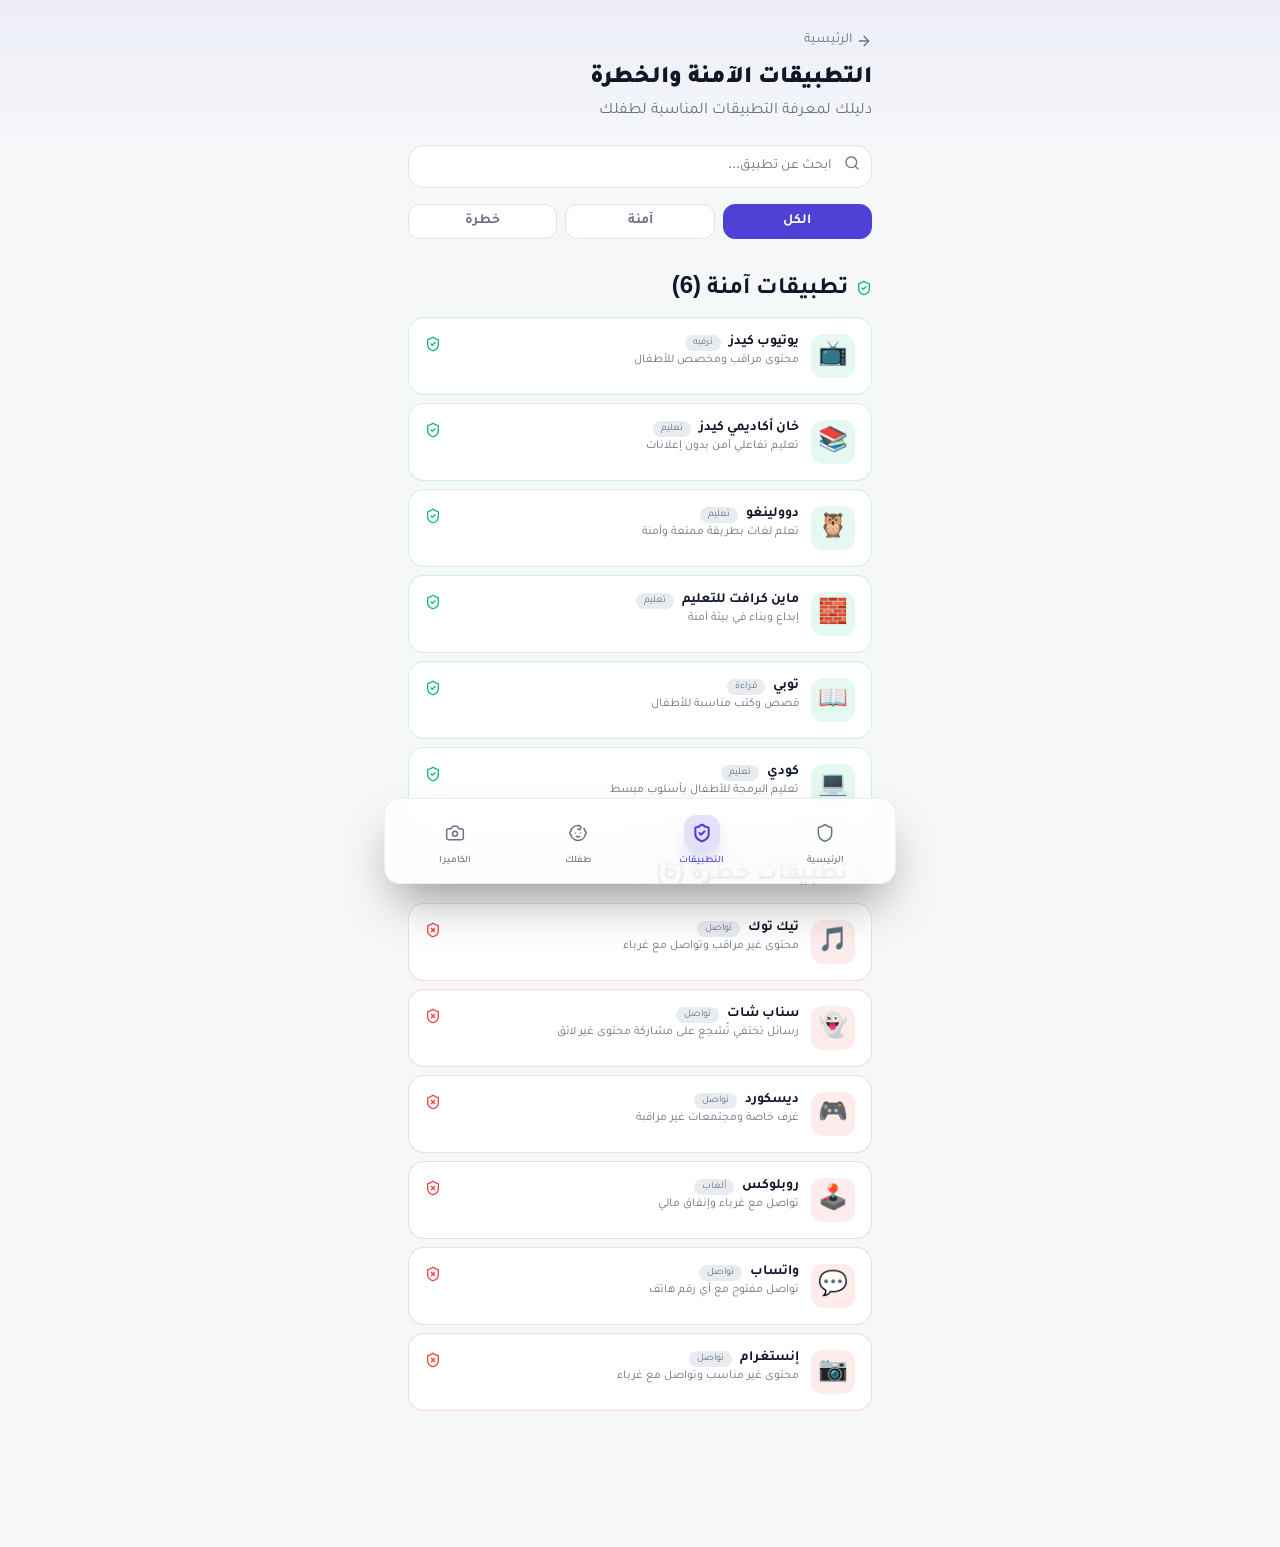
==== app-safety.html @ bef18209 "أمانك: موقع حماية الأطفال في العالم الرقمي — 4 صفحات، فيديو تعريفي بصوت عربي، معرض صور، ترجمة - الصف" ====
<!DOCTYPE html>
<html lang="ar" dir="rtl">
<head>
  <meta charset="UTF-8">
  <meta name="viewport" content="width=device-width, initial-scale=1.0">
  <title>التطبيقات الآمنة والخطرة | أمانك</title>
  <meta name="description" content="دليلك لمعرفة التطبيقات المناسبة لطفلك">
  <link rel="icon" type="image/svg+xml" href="data:image/svg+xml,%3Csvg xmlns='http://www.w3.org/2000/svg' viewBox='0 0 24 24' fill='none' stroke='%234F41D6' stroke-width='2' stroke-linecap='round' stroke-linejoin='round'%3E%3Cpath d='M20 13c0 5-3.5 7.5-7.66 8.95a1 1 0 0 1-.67-.01C7.5 20.5 4 18 4 13V6a1 1 0 0 1 1-1c2 0 4.5-1.2 6.24-2.72a1.17 1.17 0 0 1 1.52 0C14.51 3.81 17 5 19 5a1 1 0 0 1 1 1z'/%3E%3C/svg%3E">
  <link rel="stylesheet" href="css/style.css">
</head>
<body>

<div class="page-wrap">
  <main class="page-content">

    <!-- ===== الترويسة ===== -->
    <div class="page-header primary-grad">
      <div class="container">
        <a class="back-link" href="index.html">
          <svg xmlns="http://www.w3.org/2000/svg" width="16" height="16" viewBox="0 0 24 24" fill="none" stroke="currentColor" stroke-width="2" stroke-linecap="round" stroke-linejoin="round"><path d="M5 12h14"/><path d="m12 5 7 7-7 7"/></svg>
          الرئيسية
        </a>
        <div data-animate>
          <h1 class="page-title">التطبيقات الآمنة والخطرة</h1>
          <p class="page-subtitle">دليلك لمعرفة التطبيقات المناسبة لطفلك</p>
        </div>
      </div>
    </div>

    <div class="container" style="display:flex; flex-direction:column; gap:1rem; padding-bottom:2rem;">

      <!-- ===== البحث والفلاتر ===== -->
      <div class="search-wrap">
        <span class="search-icon">
          <svg xmlns="http://www.w3.org/2000/svg" width="16" height="16" viewBox="0 0 24 24" fill="none" stroke="currentColor" stroke-width="2" stroke-linecap="round" stroke-linejoin="round"><circle cx="11" cy="11" r="8"/><path d="m21 21-4.3-4.3"/></svg>
        </span>
        <input type="text" id="appSearch" class="search-input" placeholder="ابحث عن تطبيق..." aria-label="ابحث عن تطبيق">
      </div>

      <div class="filter-row">
        <button class="filter-btn active" data-filter="all">الكل</button>
        <button class="filter-btn" data-filter="safe">آمنة</button>
        <button class="filter-btn" data-filter="danger">خطرة</button>
      </div>

      <!-- 🖼️ صورة توضيحية جاهزة (اختياري): احذف علامات التعليق لعرضها فوق القوائم -->
      <!--
      <div style="border-radius:1rem; overflow:hidden; border:1px solid var(--border);">
        <img src="images/apps-illustration.png" alt="التطبيقات الآمنة والخطرة">
      </div>
      -->

      <!-- ===== التطبيقات الآمنة ===== -->
      <section class="section-row" id="safeSection">
        <div class="section-heading">
          <svg xmlns="http://www.w3.org/2000/svg" width="16" height="16" viewBox="0 0 24 24" fill="none" stroke="#10B981" stroke-width="2" stroke-linecap="round" stroke-linejoin="round"><path d="M20 13c0 5-3.5 7.5-7.66 8.95a1 1 0 0 1-.67-.01C7.5 20.5 4 18 4 13V6a1 1 0 0 1 1-1c2 0 4.5-1.2 6.24-2.72a1.17 1.17 0 0 1 1.52 0C14.51 3.81 17 5 19 5a1 1 0 0 1 1 1z"/><path d="m9 12 2 2 4-4"/></svg>
          <h2>تطبيقات آمنة (<span id="safeCount">6</span>)</h2>
        </div>
        <div class="app-list">

          <div class="app-card safe" data-app="يوتيوب كيدز youtube kids" data-type="safe">
            <div class="app-emoji">📺</div>
            <div class="app-info">
              <div class="app-name-row">
                <span class="app-name">يوتيوب كيدز</span>
                <span class="app-category">ترفيه</span>
              </div>
              <p class="app-desc">محتوى مراقب ومخصص للأطفال</p>
            </div>
            <span class="app-status safe">
              <svg xmlns="http://www.w3.org/2000/svg" width="16" height="16" viewBox="0 0 24 24" fill="none" stroke="currentColor" stroke-width="2" stroke-linecap="round" stroke-linejoin="round"><path d="M20 13c0 5-3.5 7.5-7.66 8.95a1 1 0 0 1-.67-.01C7.5 20.5 4 18 4 13V6a1 1 0 0 1 1-1c2 0 4.5-1.2 6.24-2.72a1.17 1.17 0 0 1 1.52 0C14.51 3.81 17 5 19 5a1 1 0 0 1 1 1z"/><path d="m9 12 2 2 4-4"/></svg>
            </span>
          </div>

          <div class="app-card safe" data-app="خان أكاديمي كيدز khan academy kids" data-type="safe">
            <div class="app-emoji">📚</div>
            <div class="app-info">
              <div class="app-name-row">
                <span class="app-name">خان أكاديمي كيدز</span>
                <span class="app-category">تعليم</span>
              </div>
              <p class="app-desc">تعليم تفاعلي آمن بدون إعلانات</p>
            </div>
            <span class="app-status safe">
              <svg xmlns="http://www.w3.org/2000/svg" width="16" height="16" viewBox="0 0 24 24" fill="none" stroke="currentColor" stroke-width="2" stroke-linecap="round" stroke-linejoin="round"><path d="M20 13c0 5-3.5 7.5-7.66 8.95a1 1 0 0 1-.67-.01C7.5 20.5 4 18 4 13V6a1 1 0 0 1 1-1c2 0 4.5-1.2 6.24-2.72a1.17 1.17 0 0 1 1.52 0C14.51 3.81 17 5 19 5a1 1 0 0 1 1 1z"/><path d="m9 12 2 2 4-4"/></svg>
            </span>
          </div>

          <div class="app-card safe" data-app="دوولينغو duolingo" data-type="safe">
            <div class="app-emoji">🦉</div>
            <div class="app-info">
              <div class="app-name-row">
                <span class="app-name">دوولينغو</span>
                <span class="app-category">تعليم</span>
              </div>
              <p class="app-desc">تعلم لغات بطريقة ممتعة وآمنة</p>
            </div>
            <span class="app-status safe">
              <svg xmlns="http://www.w3.org/2000/svg" width="16" height="16" viewBox="0 0 24 24" fill="none" stroke="currentColor" stroke-width="2" stroke-linecap="round" stroke-linejoin="round"><path d="M20 13c0 5-3.5 7.5-7.66 8.95a1 1 0 0 1-.67-.01C7.5 20.5 4 18 4 13V6a1 1 0 0 1 1-1c2 0 4.5-1.2 6.24-2.72a1.17 1.17 0 0 1 1.52 0C14.51 3.81 17 5 19 5a1 1 0 0 1 1 1z"/><path d="m9 12 2 2 4-4"/></svg>
            </span>
          </div>

          <div class="app-card safe" data-app="ماين كرافت للتعليم minecraft education" data-type="safe">
            <div class="app-emoji">🧱</div>
            <div class="app-info">
              <div class="app-name-row">
                <span class="app-name">ماين كرافت للتعليم</span>
                <span class="app-category">تعليم</span>
              </div>
              <p class="app-desc">إبداع وبناء في بيئة آمنة</p>
            </div>
            <span class="app-status safe">
              <svg xmlns="http://www.w3.org/2000/svg" width="16" height="16" viewBox="0 0 24 24" fill="none" stroke="currentColor" stroke-width="2" stroke-linecap="round" stroke-linejoin="round"><path d="M20 13c0 5-3.5 7.5-7.66 8.95a1 1 0 0 1-.67-.01C7.5 20.5 4 18 4 13V6a1 1 0 0 1 1-1c2 0 4.5-1.2 6.24-2.72a1.17 1.17 0 0 1 1.52 0C14.51 3.81 17 5 19 5a1 1 0 0 1 1 1z"/><path d="m9 12 2 2 4-4"/></svg>
            </span>
          </div>

          <div class="app-card safe" data-app="توبي tobi" data-type="safe">
            <div class="app-emoji">📖</div>
            <div class="app-info">
              <div class="app-name-row">
                <span class="app-name">توبي</span>
                <span class="app-category">قراءة</span>
              </div>
              <p class="app-desc">قصص وكتب مناسبة للأطفال</p>
            </div>
            <span class="app-status safe">
              <svg xmlns="http://www.w3.org/2000/svg" width="16" height="16" viewBox="0 0 24 24" fill="none" stroke="currentColor" stroke-width="2" stroke-linecap="round" stroke-linejoin="round"><path d="M20 13c0 5-3.5 7.5-7.66 8.95a1 1 0 0 1-.67-.01C7.5 20.5 4 18 4 13V6a1 1 0 0 1 1-1c2 0 4.5-1.2 6.24-2.72a1.17 1.17 0 0 1 1.52 0C14.51 3.81 17 5 19 5a1 1 0 0 1 1 1z"/><path d="m9 12 2 2 4-4"/></svg>
            </span>
          </div>

          <div class="app-card safe" data-app="كودي kodi" data-type="safe">
            <div class="app-emoji">💻</div>
            <div class="app-info">
              <div class="app-name-row">
                <span class="app-name">كودي</span>
                <span class="app-category">تعليم</span>
              </div>
              <p class="app-desc">تعليم البرمجة للأطفال بأسلوب مبسط</p>
            </div>
            <span class="app-status safe">
              <svg xmlns="http://www.w3.org/2000/svg" width="16" height="16" viewBox="0 0 24 24" fill="none" stroke="currentColor" stroke-width="2" stroke-linecap="round" stroke-linejoin="round"><path d="M20 13c0 5-3.5 7.5-7.66 8.95a1 1 0 0 1-.67-.01C7.5 20.5 4 18 4 13V6a1 1 0 0 1 1-1c2 0 4.5-1.2 6.24-2.72a1.17 1.17 0 0 1 1.52 0C14.51 3.81 17 5 19 5a1 1 0 0 1 1 1z"/><path d="m9 12 2 2 4-4"/></svg>
            </span>
          </div>

        </div>
      </section>

      <!-- ===== التطبيقات الخطرة ===== -->
      <section class="section-row" id="dangerSection">
        <div class="section-heading">
          <svg xmlns="http://www.w3.org/2000/svg" width="16" height="16" viewBox="0 0 24 24" fill="none" stroke="#EF4444" stroke-width="2" stroke-linecap="round" stroke-linejoin="round"><path d="M20 13c0 5-3.5 7.5-7.66 8.95a1 1 0 0 1-.67-.01C7.5 20.5 4 18 4 13V6a1 1 0 0 1 1-1c2 0 4.5-1.2 6.24-2.72a1.17 1.17 0 0 1 1.52 0C14.51 3.81 17 5 19 5a1 1 0 0 1 1 1z"/><path d="m14.5 9.5-5 5"/><path d="m9.5 9.5 5 5"/></svg>
          <h2>تطبيقات خطرة (<span id="dangerCount">6</span>)</h2>
        </div>
        <div class="app-list">

          <div class="app-card danger" data-app="تيك توك tiktok" data-type="danger">
            <div class="app-emoji">🎵</div>
            <div class="app-info">
              <div class="app-name-row">
                <span class="app-name">تيك توك</span>
                <span class="app-category">تواصل</span>
              </div>
              <p class="app-desc">محتوى غير مراقب وتواصل مع غرباء</p>
            </div>
            <span class="app-status danger">
              <svg xmlns="http://www.w3.org/2000/svg" width="16" height="16" viewBox="0 0 24 24" fill="none" stroke="currentColor" stroke-width="2" stroke-linecap="round" stroke-linejoin="round"><path d="M20 13c0 5-3.5 7.5-7.66 8.95a1 1 0 0 1-.67-.01C7.5 20.5 4 18 4 13V6a1 1 0 0 1 1-1c2 0 4.5-1.2 6.24-2.72a1.17 1.17 0 0 1 1.52 0C14.51 3.81 17 5 19 5a1 1 0 0 1 1 1z"/><path d="m14.5 9.5-5 5"/><path d="m9.5 9.5 5 5"/></svg>
            </span>
          </div>

          <div class="app-card danger" data-app="سناب شات snapchat" data-type="danger">
            <div class="app-emoji">👻</div>
            <div class="app-info">
              <div class="app-name-row">
                <span class="app-name">سناب شات</span>
                <span class="app-category">تواصل</span>
              </div>
              <p class="app-desc">رسائل تختفي تُشجع على مشاركة محتوى غير لائق</p>
            </div>
            <span class="app-status danger">
              <svg xmlns="http://www.w3.org/2000/svg" width="16" height="16" viewBox="0 0 24 24" fill="none" stroke="currentColor" stroke-width="2" stroke-linecap="round" stroke-linejoin="round"><path d="M20 13c0 5-3.5 7.5-7.66 8.95a1 1 0 0 1-.67-.01C7.5 20.5 4 18 4 13V6a1 1 0 0 1 1-1c2 0 4.5-1.2 6.24-2.72a1.17 1.17 0 0 1 1.52 0C14.51 3.81 17 5 19 5a1 1 0 0 1 1 1z"/><path d="m14.5 9.5-5 5"/><path d="m9.5 9.5 5 5"/></svg>
            </span>
          </div>

          <div class="app-card danger" data-app="ديسكورد discord" data-type="danger">
            <div class="app-emoji">🎮</div>
            <div class="app-info">
              <div class="app-name-row">
                <span class="app-name">ديسكورد</span>
                <span class="app-category">تواصل</span>
              </div>
              <p class="app-desc">غرف خاصة ومجتمعات غير مراقبة</p>
            </div>
            <span class="app-status danger">
              <svg xmlns="http://www.w3.org/2000/svg" width="16" height="16" viewBox="0 0 24 24" fill="none" stroke="currentColor" stroke-width="2" stroke-linecap="round" stroke-linejoin="round"><path d="M20 13c0 5-3.5 7.5-7.66 8.95a1 1 0 0 1-.67-.01C7.5 20.5 4 18 4 13V6a1 1 0 0 1 1-1c2 0 4.5-1.2 6.24-2.72a1.17 1.17 0 0 1 1.52 0C14.51 3.81 17 5 19 5a1 1 0 0 1 1 1z"/><path d="m14.5 9.5-5 5"/><path d="m9.5 9.5 5 5"/></svg>
            </span>
          </div>

          <div class="app-card danger" data-app="روبلوكس roblox" data-type="danger">
            <div class="app-emoji">🕹️</div>
            <div class="app-info">
              <div class="app-name-row">
                <span class="app-name">روبلوكس</span>
                <span class="app-category">ألعاب</span>
              </div>
              <p class="app-desc">تواصل مع غرباء وإنفاق مالي</p>
            </div>
            <span class="app-status danger">
              <svg xmlns="http://www.w3.org/2000/svg" width="16" height="16" viewBox="0 0 24 24" fill="none" stroke="currentColor" stroke-width="2" stroke-linecap="round" stroke-linejoin="round"><path d="M20 13c0 5-3.5 7.5-7.66 8.95a1 1 0 0 1-.67-.01C7.5 20.5 4 18 4 13V6a1 1 0 0 1 1-1c2 0 4.5-1.2 6.24-2.72a1.17 1.17 0 0 1 1.52 0C14.51 3.81 17 5 19 5a1 1 0 0 1 1 1z"/><path d="m14.5 9.5-5 5"/><path d="m9.5 9.5 5 5"/></svg>
            </span>
          </div>

          <div class="app-card danger" data-app="واتساب whatsapp" data-type="danger">
            <div class="app-emoji">💬</div>
            <div class="app-info">
              <div class="app-name-row">
                <span class="app-name">واتساب</span>
                <span class="app-category">تواصل</span>
              </div>
              <p class="app-desc">تواصل مفتوح مع أي رقم هاتف</p>
            </div>
            <span class="app-status danger">
              <svg xmlns="http://www.w3.org/2000/svg" width="16" height="16" viewBox="0 0 24 24" fill="none" stroke="currentColor" stroke-width="2" stroke-linecap="round" stroke-linejoin="round"><path d="M20 13c0 5-3.5 7.5-7.66 8.95a1 1 0 0 1-.67-.01C7.5 20.5 4 18 4 13V6a1 1 0 0 1 1-1c2 0 4.5-1.2 6.24-2.72a1.17 1.17 0 0 1 1.52 0C14.51 3.81 17 5 19 5a1 1 0 0 1 1 1z"/><path d="m14.5 9.5-5 5"/><path d="m9.5 9.5 5 5"/></svg>
            </span>
          </div>

          <div class="app-card danger" data-app="إنستغرام instagram" data-type="danger">
            <div class="app-emoji">📷</div>
            <div class="app-info">
              <div class="app-name-row">
                <span class="app-name">إنستغرام</span>
                <span class="app-category">تواصل</span>
              </div>
              <p class="app-desc">محتوى غير مناسب وتواصل مع غرباء</p>
            </div>
            <span class="app-status danger">
              <svg xmlns="http://www.w3.org/2000/svg" width="16" height="16" viewBox="0 0 24 24" fill="none" stroke="currentColor" stroke-width="2" stroke-linecap="round" stroke-linejoin="round"><path d="M20 13c0 5-3.5 7.5-7.66 8.95a1 1 0 0 1-.67-.01C7.5 20.5 4 18 4 13V6a1 1 0 0 1 1-1c2 0 4.5-1.2 6.24-2.72a1.17 1.17 0 0 1 1.52 0C14.51 3.81 17 5 19 5a1 1 0 0 1 1 1z"/><path d="m14.5 9.5-5 5"/><path d="m9.5 9.5 5 5"/></svg>
            </span>
          </div>

        </div>
      </section>

    </div>
  </main>

  <!-- ===== شريط التنقل السفلي ===== -->
  <nav class="bottom-nav" aria-label="التنقل الرئيسي">
    <div class="bottom-nav-inner">
      <div class="nav-pill">
        <div class="nav-items">
          <a class="nav-item" href="index.html">
            <span class="nav-icon">
              <svg xmlns="http://www.w3.org/2000/svg" width="20" height="20" viewBox="0 0 24 24" fill="none" stroke="currentColor" stroke-width="1.8" stroke-linecap="round" stroke-linejoin="round"><path d="M20 13c0 5-3.5 7.5-7.66 8.95a1 1 0 0 1-.67-.01C7.5 20.5 4 18 4 13V6a1 1 0 0 1 1-1c2 0 4.5-1.2 6.24-2.72a1.17 1.17 0 0 1 1.52 0C14.51 3.81 17 5 19 5a1 1 0 0 1 1 1z"/></svg>
            </span>
            <span class="nav-label">الرئيسية</span>
          </a>
          <a class="nav-item active" href="app-safety.html" aria-current="page">
            <span class="nav-icon">
              <svg xmlns="http://www.w3.org/2000/svg" width="20" height="20" viewBox="0 0 24 24" fill="none" stroke="currentColor" stroke-width="1.8" stroke-linecap="round" stroke-linejoin="round"><path d="M20 13c0 5-3.5 7.5-7.66 8.95a1 1 0 0 1-.67-.01C7.5 20.5 4 18 4 13V6a1 1 0 0 1 1-1c2 0 4.5-1.2 6.24-2.72a1.17 1.17 0 0 1 1.52 0C14.51 3.81 17 5 19 5a1 1 0 0 1 1 1z"/><path d="m9 12 2 2 4-4"/></svg>
            </span>
            <span class="nav-label">التطبيقات</span>
          </a>
          <a class="nav-item" href="child-monitor.html">
            <span class="nav-icon">
              <svg xmlns="http://www.w3.org/2000/svg" width="20" height="20" viewBox="0 0 24 24" fill="none" stroke="currentColor" stroke-width="1.8" stroke-linecap="round" stroke-linejoin="round"><path d="M9 12h.01"/><path d="M15 12h.01"/><path d="M10 16c.5.3 1.2.5 2 .5s1.5-.2 2-.5"/><path d="M19 6.3a9 9 0 0 1 1.8 3.9 2 2 0 0 1 0 3.6 9 9 0 0 1-17.6 0 2 2 0 0 1 0-3.6A9 9 0 0 1 12 3c2 0 3.5 1.1 3.5 2.5s-.9 2.5-2 2.5c-.8 0-1.5-.4-1.5-1"/></svg>
            </span>
            <span class="nav-label">طفلك</span>
          </a>
          <a class="nav-item" href="camera.html">
            <span class="nav-icon">
              <svg xmlns="http://www.w3.org/2000/svg" width="20" height="20" viewBox="0 0 24 24" fill="none" stroke="currentColor" stroke-width="1.8" stroke-linecap="round" stroke-linejoin="round"><path d="M14.5 4h-5L7 7H4a2 2 0 0 0-2 2v9a2 2 0 0 0 2 2h16a2 2 0 0 0 2-2V9a2 2 0 0 0-2-2h-3l-2.5-3z"/><circle cx="12" cy="13" r="3"/></svg>
            </span>
            <span class="nav-label">الكاميرا</span>
          </a>
        </div>
      </div>
    </div>
  </nav>
</div>

<script src="js/main.js"></script>
</body>
</html>
---- css/style.css ----
/* =========================================================
   أمانك — Safe Guard | ملف التصميم الرئيسي
   نسخة مطابقة من التصميم الأصلي (Tajawal + باستيل بنفسجي)
   ========================================================= */

/* ---------- الخطوط المحلية (تعمل بدون إنترنت) ---------- */
@font-face {
  font-family: 'Tajawal';
  font-style: normal;
  font-weight: 400;
  font-display: swap;
  src: url('../fonts/Tajawal-Regular.woff2') format('woff2');
}
@font-face {
  font-family: 'Tajawal';
  font-style: normal;
  font-weight: 500;
  font-display: swap;
  src: url('../fonts/Tajawal-Medium.woff2') format('woff2');
}
@font-face {
  font-family: 'Tajawal';
  font-style: normal;
  font-weight: 700;
  font-display: swap;
  src: url('../fonts/Tajawal-Bold.woff2') format('woff2');
}
@font-face {
  font-family: 'Tajawal';
  font-style: normal;
  font-weight: 800;
  font-display: swap;
  src: url('../fonts/Tajawal-ExtraBold.woff2') format('woff2');
}
@font-face {
  font-family: 'Tajawal';
  font-style: normal;
  font-weight: 900;
  font-display: swap;
  src: url('../fonts/Tajawal-Black.woff2') format('woff2');
}

/* ---------- متغيرات الهوية (مطابقة للأصل) ---------- */
:root {
  --background: #F5F7F9;          /* hsl(220 25% 97%) */
  --foreground: #0F1729;          /* hsl(222 47% 11%) */
  --card: #FFFFFF;
  --card-foreground: #0F1729;
  --primary: #4F41D6;             /* hsl(245 58% 51%) */
  --primary-foreground: #FFFFFF;
  --secondary: #E8ECF1;           /* hsl(220 20% 93%) */
  --muted: #ECF0F4;               /* hsl(220 15% 94%) */
  --muted-foreground: #6A7382;    /* hsl(220 10% 46%) */
  --accent: #0EA5E9;              /* hsl(199 89% 48%) */
  --accent-foreground: #FFFFFF;
  --border: #DFE3EA;              /* hsl(220 13% 89%) */
  --ring: #4F41D6;
  --radius: 0.75rem;

  /* ألوان الحالة */
  --emerald: #10B981;
  --emerald-bg: rgba(16, 185, 129, 0.1);
  --red: #EF4444;
  --red-bg: rgba(239, 68, 68, 0.1);
  --orange: #F97316;
  --orange-bg: rgba(249, 115, 22, 0.1);
  --dark: #1E293B;
}

/* ---------- الأساسيات ---------- */
* { box-sizing: border-box; margin: 0; padding: 0; }

html { scroll-behavior: smooth; }

body {
  font-family: 'Tajawal', 'Segoe UI', Tahoma, Arial, sans-serif;
  background: var(--background);
  color: var(--foreground);
  direction: rtl;
  min-height: 100vh;
  -webkit-font-smoothing: antialiased;
  text-rendering: optimizeLegibility;
}

a { color: inherit; text-decoration: none; }
button { font-family: inherit; cursor: pointer; border: none; background: none; }
input { font-family: inherit; }
img { max-width: 100%; display: block; }

/* ---------- الحاوية الرئيسية ---------- */
.page-wrap {
  min-height: 100vh;
  display: flex;
  flex-direction: column;
}
.page-content {
  flex: 1;
  padding-bottom: 6.5rem; /* مساحة للشريط السفلي */
}
.container {
  max-width: 32rem; /* max-w-lg */
  margin-inline: auto;
  padding-inline: 1.5rem;
}

/* ---------- شريط التنقل السفلي العائم ---------- */
.bottom-nav {
  position: fixed;
  bottom: 0;
  inset-inline: 0;
  z-index: 50;
}
.bottom-nav-inner {
  margin: 0 1rem 1rem;
  max-width: 32rem;
}
@media (min-width: 1024px) {
  .bottom-nav-inner { margin-inline: auto; }
}
.nav-pill {
  background: rgba(255, 255, 255, 0.85);
  backdrop-filter: blur(24px);
  -webkit-backdrop-filter: blur(24px);
  border: 1px solid rgba(223, 227, 234, 0.6);
  border-radius: 1rem;
  box-shadow: 0 25px 50px -12px rgba(0, 0, 0, 0.4);
}
.nav-items {
  display: flex;
  align-items: center;
  justify-content: space-around;
  padding: 0.5rem 0.5rem;
}
.nav-item {
  display: flex;
  flex-direction: column;
  align-items: center;
  gap: 0.25rem;
  padding: 0.5rem 1rem;
  border-radius: 0.75rem;
  flex: 1;
  color: var(--muted-foreground);
  transition: color 0.3s;
}
.nav-item:hover { color: var(--foreground); }
.nav-item .nav-icon {
  padding: 0.5rem;
  border-radius: 0.75rem;
  transition: all 0.3s;
  display: flex;
}
.nav-item .nav-label {
  font-size: 10px;
  font-weight: 500;
}
.nav-item.active { color: var(--primary); }
.nav-item.active .nav-icon {
  background: rgba(79, 65, 214, 0.15);
  box-shadow: 0 10px 15px -3px rgba(79, 65, 214, 0.2);
}
.nav-item.active .nav-icon svg { stroke-width: 2.5; }
.nav-item.active .nav-label { color: var(--primary); }

/* ---------- قسم البطل (الرئيسية) ---------- */
.hero {
  position: relative;
  overflow: hidden;
  padding: 3.5rem 1.5rem 2.5rem;
}
.hero::before {
  content: '';
  position: absolute;
  top: 0; right: 0;
  width: 18rem; height: 18rem;
  background: rgba(79, 65, 214, 0.08);
  border-radius: 9999px;
  filter: blur(64px);
  pointer-events: none;
}
.hero::after {
  content: '';
  position: absolute;
  bottom: 0; left: 0;
  width: 14rem; height: 14rem;
  background: rgba(14, 165, 233, 0.06);
  border-radius: 9999px;
  filter: blur(64px);
  pointer-events: none;
}
.hero-inner {
  position: relative;
  max-width: 32rem;
  margin-inline: auto;
  text-align: center;
}
.hero-icon {
  display: inline-flex;
  align-items: center;
  justify-content: center;
  width: 5rem; height: 5rem;
  border-radius: 1.5rem;
  background: rgba(79, 65, 214, 0.1);
  border: 1px solid rgba(79, 65, 214, 0.2);
  margin-bottom: 1.5rem;
  box-shadow: 0 25px 50px -12px rgba(79, 65, 214, 0.2);
  color: var(--primary);
}
.hero-title {
  font-size: 3rem;
  font-weight: 900;
  letter-spacing: -0.025em;
  margin-bottom: 0.75rem;
}
.hero-subtitle {
  color: var(--muted-foreground);
  font-size: 1rem;
  line-height: 1.625;
  max-width: 20rem;
  margin-inline: auto;
}

/* ---------- بطاقات الأقسام في الرئيسية ---------- */
.home-cards {
  display: flex;
  flex-direction: column;
  gap: 0.75rem;
  padding-bottom: 2rem;
}
.feature-card {
  display: block;
  border-radius: 1rem;
  padding: 1.25rem;
  border: 1px solid;
  transition: all 0.3s;
  position: relative;
  overflow: hidden;
}
.feature-card:hover {
  transform: scale(1.01);
  box-shadow: 0 20px 25px -5px rgba(0, 0, 0, 0.1), 0 8px 10px -6px rgba(0, 0, 0, 0.1);
}
.feature-card-inner {
  display: flex;
  align-items: center;
  gap: 1rem;
}
.feature-card.emerald {
  background: linear-gradient(to left, rgba(16, 185, 129, 0.2), rgba(16, 185, 129, 0.05));
  border-color: rgba(16, 185, 129, 0.2);
}
.feature-card.emerald:hover { box-shadow: 0 20px 25px -5px rgba(16,185,129,.15), 0 8px 10px -6px rgba(16,185,129,.1); }
.feature-card.primary {
  background: linear-gradient(to left, rgba(79, 65, 214, 0.2), rgba(79, 65, 214, 0.05));
  border-color: rgba(79, 65, 214, 0.2);
}
.feature-card.primary:hover { box-shadow: 0 20px 25px -5px rgba(79,65,214,.15), 0 8px 10px -6px rgba(79,65,214,.1); }
.feature-card.accent {
  background: linear-gradient(to left, rgba(14, 165, 233, 0.2), rgba(14, 165, 233, 0.05));
  border-color: rgba(14, 165, 233, 0.2);
}
.feature-card.accent:hover { box-shadow: 0 20px 25px -5px rgba(14,165,233,.15), 0 8px 10px -6px rgba(14,165,233,.1); }

.feature-icon {
  flex-shrink: 0;
  width: 3.5rem; height: 3.5rem;
  border-radius: 1rem;
  display: flex;
  align-items: center;
  justify-content: center;
  border: 1px solid;
}
.feature-card.emerald .feature-icon {
  background: rgba(16, 185, 129, 0.1);
  border-color: rgba(16, 185, 129, 0.2);
  color: var(--emerald);
}
.feature-card.primary .feature-icon {
  background: rgba(79, 65, 214, 0.1);
  border-color: rgba(79, 65, 214, 0.2);
  color: var(--primary);
}
.feature-card.accent .feature-icon {
  background: rgba(14, 165, 233, 0.1);
  border-color: rgba(14, 165, 233, 0.2);
  color: var(--accent);
}
.feature-text { flex: 1; min-width: 0; }
.feature-title {
  font-size: 1rem;
  font-weight: 700;
  margin-bottom: 0.125rem;
}
.feature-desc {
  font-size: 0.875rem;
  color: var(--muted-foreground);
}
.feature-arrow {
  opacity: 0.6;
  transition: opacity 0.3s;
}
.feature-card:hover .feature-arrow { opacity: 1; }
.feature-card.emerald .feature-arrow { color: var(--emerald); }
.feature-card.primary .feature-arrow { color: var(--primary); }
.feature-card.accent .feature-arrow { color: var(--accent); }

/* ---------- بطاقة الخصوصية ---------- */
.privacy-card {
  margin-top: 1rem;
  border-radius: 1rem;
  background: var(--card);
  border: 1px solid var(--border);
  padding: 1.25rem;
  display: flex;
  align-items: flex-start;
  gap: 0.75rem;
}
.privacy-icon {
  width: 2.5rem; height: 2.5rem;
  border-radius: 0.75rem;
  background: rgba(79, 65, 214, 0.1);
  border: 1px solid rgba(79, 65, 214, 0.2);
  display: flex;
  align-items: center;
  justify-content: center;
  flex-shrink: 0;
  color: var(--primary);
}
.privacy-title {
  font-weight: 700;
  font-size: 0.875rem;
  margin-bottom: 0.25rem;
}
.privacy-text {
  font-size: 0.75rem;
  color: var(--muted-foreground);
  line-height: 1.625;
}

/* ---------- ترويسة الصفحات الداخلية ---------- */
.page-header {
  position: relative;
  padding: 2rem 1.5rem 1.5rem;
}
.page-header.primary-grad { background: linear-gradient(to bottom, rgba(79,65,214,0.05), transparent); }
.page-header.accent-grad { background: linear-gradient(to bottom, rgba(14,165,233,0.05), transparent); }
.back-link {
  display: inline-flex;
  align-items: center;
  gap: 0.25rem;
  font-size: 0.875rem;
  color: var(--muted-foreground);
  margin-bottom: 1rem;
  transition: color 0.2s;
}
.back-link:hover { color: var(--foreground); }
.page-title {
  font-size: 1.5rem;
  font-weight: 900;
  margin-bottom: 0.5rem;
}
.page-subtitle {
  color: var(--muted-foreground);
}

/* ---------- البحث والفلاتر (صفحة التطبيقات) ---------- */
.search-wrap { position: relative; }
.search-icon {
  position: absolute;
  right: 0.75rem;
  top: 50%;
  transform: translateY(-50%);
  color: var(--muted-foreground);
  pointer-events: none;
}
.search-input {
  width: 100%;
  background: var(--card);
  border: 1px solid var(--border);
  border-radius: 1rem;
  padding: 0.75rem 2.5rem 0.75rem 1rem;
  font-size: 0.875rem;
  color: var(--foreground);
  outline: none;
  transition: box-shadow 0.2s;
}
.search-input::placeholder { color: var(--muted-foreground); }
.search-input:focus { box-shadow: 0 0 0 4px rgba(79, 65, 214, 0.3); }

.filter-row {
  display: flex;
  gap: 0.5rem;
}
.filter-btn {
  flex: 1;
  padding: 0.5rem;
  border-radius: 0.75rem;
  font-size: 0.875rem;
  font-weight: 700;
  transition: all 0.2s;
  background: var(--card);
  border: 1px solid var(--border);
  color: var(--muted-foreground);
}
.filter-btn.active {
  background: var(--primary);
  color: var(--primary-foreground);
  border-color: var(--primary);
}

/* ---------- قوائم التطبيقات ---------- */
.section-row { margin-top: 1rem; }
.section-heading {
  display: flex;
  align-items: center;
  gap: 0.5rem;
  margin-bottom: 0.75rem;
  font-weight: 700;
}
.app-list {
  display: flex;
  flex-direction: column;
  gap: 0.5rem;
}
.app-card {
  background: var(--card);
  border: 1px solid;
  border-radius: 1rem;
  padding: 1rem;
  display: flex;
  align-items: flex-start;
  gap: 0.75rem;
}
.app-card.safe { border-color: rgba(16, 185, 129, 0.2); }
.app-card.danger { border-color: rgba(239, 68, 68, 0.2); }
.app-emoji {
  width: 2.75rem; height: 2.75rem;
  border-radius: 0.75rem;
  display: flex;
  align-items: center;
  justify-content: center;
  font-size: 1.5rem;
  flex-shrink: 0;
}
.app-card.safe .app-emoji { background: rgba(16, 185, 129, 0.1); }
.app-card.danger .app-emoji { background: rgba(239, 68, 68, 0.1); }
.app-info { flex: 1; min-width: 0; }
.app-name-row {
  display: flex;
  align-items: center;
  gap: 0.5rem;
  margin-bottom: 0.125rem;
  flex-wrap: wrap;
}
.app-name {
  font-weight: 700;
  font-size: 0.875rem;
}
.app-category {
  font-size: 10px;
  background: var(--secondary);
  color: var(--muted-foreground);
  padding: 0.125rem 0.5rem;
  border-radius: 9999px;
}
.app-desc {
  font-size: 0.75rem;
  color: var(--muted-foreground);
}
.app-status {
  flex-shrink: 0;
  margin-top: 0.125rem;
}
.app-status.safe { color: var(--emerald); }
.app-status.danger { color: var(--red); }

/* ---------- بطاقة ربط الأجهزة (صفحة طفلك) ---------- */
.link-card {
  background: linear-gradient(to bottom-left, rgba(79,65,214,0.05), rgba(14,165,233,0.05));
  border: 1px solid rgba(79, 65, 214, 0.2);
  border-radius: 1rem;
  padding: 1.25rem;
}
.link-card-header {
  display: flex;
  align-items: center;
  gap: 0.75rem;
  margin-bottom: 1rem;
}
.link-card-icon {
  width: 2.75rem; height: 2.75rem;
  border-radius: 1rem;
  background: rgba(79, 65, 214, 0.1);
  display: flex;
  align-items: center;
  justify-content: center;
  color: var(--primary);
}
.link-card-title { font-weight: 700; }
.link-card-sub { font-size: 0.75rem; color: var(--muted-foreground); }
.tab-row {
  display: flex;
  gap: 0.5rem;
  margin-bottom: 1rem;
}
.tab-btn {
  flex: 1;
  display: flex;
  align-items: center;
  justify-content: center;
  gap: 0.375rem;
  padding: 0.5rem;
  border-radius: 0.75rem;
  font-size: 0.75rem;
  font-weight: 700;
  transition: all 0.2s;
  background: var(--card);
  border: 1px solid var(--border);
  color: var(--muted-foreground);
}
.tab-btn.active {
  background: var(--primary);
  color: #fff;
  border-color: var(--primary);
}
.link-info {
  background: var(--card);
  border-radius: 0.75rem;
  padding: 0.75rem;
  font-size: 0.875rem;
  color: var(--muted-foreground);
  line-height: 1.625;
  margin-bottom: 0.75rem;
}
.link-form {
  display: flex;
  gap: 0.5rem;
}
.phone-input {
  flex: 1;
  height: 2.25rem;
  border: 1px solid var(--border);
  border-radius: 0.75rem;
  padding: 0 0.75rem;
  font-size: 0.875rem;
  background: transparent;
  outline: none;
  direction: ltr;
  text-align: right;
  transition: box-shadow 0.2s;
}
.phone-input:focus { box-shadow: 0 0 0 4px rgba(79, 65, 214, 0.3); }
.phone-input::placeholder { color: var(--muted-foreground); }
.btn-link {
  background: var(--primary);
  color: #fff;
  height: 2.25rem;
  padding: 0 1.25rem;
  border-radius: 0.75rem;
  font-size: 0.875rem;
  font-weight: 500;
  transition: background 0.2s;
}
.btn-link:disabled { opacity: 0.5; cursor: not-allowed; }
.btn-link:not(:disabled):hover { background: #4438bd; }

/* ---------- بطاقة حالة المراقبة ---------- */
.status-card {
  background: var(--card);
  border: 1px solid var(--border);
  border-radius: 1rem;
  padding: 1.25rem;
}
.status-header {
  display: flex;
  align-items: center;
  justify-content: space-between;
  margin-bottom: 1rem;
}
.status-id {
  display: flex;
  align-items: center;
  gap: 0.75rem;
}
.status-icon {
  width: 3rem; height: 3rem;
  border-radius: 1rem;
  display: flex;
  align-items: center;
  justify-content: center;
  background: var(--emerald-bg);
  color: var(--emerald);
}
.status-title { font-weight: 700; }
.status-live {
  display: flex;
  align-items: center;
  gap: 0.375rem;
  margin-top: 0.125rem;
}
.pulse-dot {
  width: 0.5rem; height: 0.5rem;
  border-radius: 9999px;
  background: var(--emerald);
  animation: pulse 2s cubic-bezier(0.4, 0, 0.6, 1) infinite;
}
@keyframes pulse {
  0%, 100% { opacity: 1; }
  50% { opacity: 0.4; }
}
.status-live-text {
  font-size: 0.75rem;
  font-weight: 500;
  color: var(--emerald);
}
.btn-stop {
  display: inline-flex;
  align-items: center;
  gap: 0.375rem;
  border: 1px solid var(--border);
  background: transparent;
  height: 2rem;
  padding: 0 0.75rem;
  border-radius: 0.75rem;
  font-size: 0.75rem;
  font-weight: 500;
  transition: all 0.2s;
}
.btn-stop:hover { background: var(--accent); color: #fff; }

.stats-grid {
  display: grid;
  grid-template-columns: repeat(3, 1fr);
  gap: 0.75rem;
}
.stat-box {
  background: rgba(232, 236, 241, 0.5);
  border-radius: 0.75rem;
  padding: 0.75rem;
  text-align: center;
}
.stat-box svg { margin: 0 auto 0.25rem; }
.stat-value {
  font-size: 1.125rem;
  font-weight: 700;
}
.stat-label {
  font-size: 10px;
  color: var(--muted-foreground);
}

/* ---------- زر تنبيه تجريبي ---------- */
.btn-dashed {
  width: 100%;
  height: 3rem;
  border: 2px dashed var(--border);
  border-radius: 0.75rem;
  display: flex;
  align-items: center;
  justify-content: center;
  gap: 0.5rem;
  color: var(--foreground);
  font-size: 0.875rem;
  font-weight: 500;
  transition: all 0.2s;
  background: transparent;
}
.btn-dashed:hover { background: var(--muted); }

/* ---------- التنبيهات ---------- */
.alerts-heading {
  font-weight: 700;
  margin: 0.25rem 0 0.75rem;
  display: flex;
  align-items: center;
  gap: 0.5rem;
}
.alerts-heading.muted-h { color: var(--muted-foreground); font-size: 0.875rem; }
.alert-list {
  display: flex;
  flex-direction: column;
  gap: 0.75rem;
}
.alert-card {
  background: var(--card);
  border: 1px solid var(--border);
  border-radius: 1rem;
  padding: 1rem;
  transition: all 0.2s;
}
.alert-card:hover { box-shadow: 0 4px 6px -1px rgba(0,0,0,.1), 0 2px 4px -2px rgba(0,0,0,.1); }
.alert-card.resolved { opacity: 0.6; }
.alert-inner {
  display: flex;
  align-items: flex-start;
  gap: 0.75rem;
}
.alert-icon {
  width: 2.5rem; height: 2.5rem;
  border-radius: 0.75rem;
  display: flex;
  align-items: center;
  justify-content: center;
  flex-shrink: 0;
}
.alert-icon.red { background: var(--red-bg); color: var(--red); }
.alert-icon.orange { background: var(--orange-bg); color: var(--orange); }
.alert-icon.blue { background: rgba(14,165,233,0.1); color: var(--accent); }
.alert-body { flex: 1; min-width: 0; }
.alert-name-row {
  display: flex;
  align-items: center;
  gap: 0.5rem;
  margin-bottom: 0.25rem;
  flex-wrap: wrap;
}
.alert-name { font-weight: 700; font-size: 0.875rem; }
.badge {
  display: inline-flex;
  align-items: center;
  font-size: 10px;
  font-weight: 600;
  padding: 0.125rem 0.5rem;
  border-radius: 0.375rem;
  border: 1px solid;
}
.badge.red { background: var(--red-bg); color: #DC2626; border-color: rgba(239,68,68,0.2); }
.badge.emerald { background: var(--emerald-bg); color: #059669; border-color: rgba(16,185,129,0.2); }
.badge.orange { background: var(--orange-bg); color: #EA580C; border-color: rgba(249,115,22,0.2); }
.alert-desc {
  font-size: 0.875rem;
  color: var(--muted-foreground);
  line-height: 1.625;
}
.alert-footer {
  display: flex;
  align-items: center;
  justify-content: space-between;
  margin-top: 0.75rem;
}
.alert-time { font-size: 11px; color: var(--muted-foreground); }
.btn-resolve {
  display: inline-flex;
  align-items: center;
  gap: 0.375rem;
  border-radius: 0.375rem;
  padding: 0 0.75rem;
  height: 1.75rem;
  font-size: 0.75rem;
  font-weight: 500;
  color: #059669;
  transition: all 0.2s;
}
.btn-resolve:hover { background: var(--emerald-bg); }

/* ---------- المميزات القادمة ---------- */
.upcoming-grid {
  display: grid;
  grid-template-columns: repeat(2, 1fr);
  gap: 0.75rem;
}
.upcoming-card {
  background: var(--card);
  border: 1px solid var(--border);
  border-radius: 1rem;
  padding: 1rem;
  position: relative;
  overflow: hidden;
}
.upcoming-icon {
  width: 2.25rem; height: 2.25rem;
  border-radius: 0.75rem;
  display: flex;
  align-items: center;
  justify-content: center;
  margin-bottom: 0.75rem;
}
.upcoming-icon.orange { background: var(--orange-bg); color: var(--orange); }
.upcoming-icon.primary { background: rgba(79,65,214,0.1); color: var(--primary); }
.upcoming-icon.red { background: var(--red-bg); color: var(--red); }
.upcoming-icon.blue { background: rgba(14,165,233,0.1); color: var(--accent); }
.upcoming-icon.emerald { background: var(--emerald-bg); color: var(--emerald); }
.upcoming-icon.muted { background: var(--muted); color: var(--muted-foreground); }
.upcoming-title {
  font-weight: 700;
  font-size: 0.875rem;
  margin-bottom: 0.125rem;
}
.upcoming-desc {
  font-size: 11px;
  color: var(--muted-foreground);
  line-height: 1.625;
}
.soon-badge {
  position: absolute;
  top: 0.75rem;
  left: 0.75rem;
  font-size: 9px;
  font-weight: 700;
  background: rgba(79, 65, 214, 0.1);
  color: var(--primary);
  padding: 0.125rem 0.5rem;
  border-radius: 9999px;
}

/* ---------- صفحة الكاميرا ---------- */
.camera-view {
  position: relative;
  border-radius: 1rem;
  overflow: hidden;
  background: #0B1120;
  aspect-ratio: 16 / 9;
  min-height: 220px;
}
.camera-placeholder {
  width: 100%; height: 100%;
  display: flex;
  flex-direction: column;
  align-items: center;
  justify-content: center;
  color: rgba(255, 255, 255, 0.6);
}
.camera-placeholder svg { opacity: 0.3; margin-bottom: 1rem; }
.camera-placeholder p { font-size: 0.875rem; }
.camera-live {
  position: absolute;
  inset: 0;
  display: none;
  flex-direction: column;
}
.camera-view.live .camera-live { display: flex; }
.camera-view.live .camera-placeholder { display: none; }
.live-simulation {
  flex: 1;
  background:
    radial-gradient(circle at 30% 40%, rgba(79,65,214,0.35), transparent 50%),
    radial-gradient(circle at 70% 60%, rgba(14,165,233,0.25), transparent 50%),
    linear-gradient(135deg, #16213E 0%, #0F1729 100%);
  position: relative;
  overflow: hidden;
}
.live-simulation::after {
  content: '';
  position: absolute;
  inset: 0;
  background: repeating-linear-gradient(
    0deg,
    rgba(255,255,255,0.02) 0px,
    rgba(255,255,255,0.02) 1px,
    transparent 1px,
    transparent 3px
  );
  animation: scan 6s linear infinite;
}
@keyframes scan {
  0% { transform: translateY(0); }
  100% { transform: translateY(3px); }
}
.live-badge {
  position: absolute;
  top: 0.75rem;
  right: 0.75rem;
  display: flex;
  align-items: center;
  gap: 0.375rem;
  background: rgba(239, 68, 68, 0.9);
  color: #fff;
  font-size: 10px;
  font-weight: 700;
  padding: 0.25rem 0.625rem;
  border-radius: 9999px;
  z-index: 2;
}
.live-badge .dot {
  width: 0.375rem; height: 0.375rem;
  border-radius: 9999px;
  background: #fff;
  animation: pulse 1.5s infinite;
}
.live-time {
  position: absolute;
  bottom: 0.75rem;
  left: 0.75rem;
  direction: ltr;
  background: rgba(0, 0, 0, 0.5);
  color: #fff;
  font-size: 11px;
  font-weight: 500;
  padding: 0.25rem 0.625rem;
  border-radius: 0.5rem;
  font-variant-numeric: tabular-nums;
  z-index: 2;
}
.camera-controls {
  background: var(--card);
  border: 1px solid var(--border);
  border-radius: 1rem;
  padding: 1.25rem;
}
.controls-row {
  display: flex;
  align-items: center;
  justify-content: center;
  gap: 1rem;
}
.ctrl-btn {
  display: flex;
  align-items: center;
  justify-content: center;
  border-radius: 9999px;
  transition: all 0.3s;
}
.ctrl-btn:active { transform: scale(0.9); }
.ctrl-btn.main {
  width: 4rem; height: 4rem;
  background: var(--primary);
  color: #fff;
  box-shadow: 0 10px 15px -3px rgba(79,65,214,0.3);
}
.ctrl-btn.main.active { background: var(--red); box-shadow: 0 10px 15px -3px rgba(239,68,68,0.3); }
.ctrl-btn.sec {
  width: 3.5rem; height: 3.5rem;
  background: var(--muted);
  color: var(--muted-foreground);
  cursor: not-allowed;
}
.ctrl-btn.sec.enabled {
  background: rgba(79, 65, 214, 0.12);
  color: var(--primary);
  cursor: pointer;
}
.ctrl-btn.sec.on {
  background: var(--emerald);
  color: #fff;
  cursor: pointer;
}
.controls-labels {
  display: flex;
  justify-content: center;
  gap: 2rem;
  margin-top: 1rem;
  font-size: 0.75rem;
  color: var(--muted-foreground);
}
.controls-labels span { width: 4rem; text-align: center; }
.controls-labels span + span { width: 3.5rem; }

/* ---------- قسم كيفية الاستخدام ---------- */
.howto-card {
  background: var(--card);
  border: 1px solid var(--border);
  border-radius: 1rem;
  padding: 1.25rem;
}
.howto-title { font-weight: 700; margin-bottom: 0.75rem; }
.howto-list {
  display: flex;
  flex-direction: column;
  gap: 0.625rem;
}
.howto-item {
  display: flex;
  align-items: flex-start;
  gap: 0.5rem;
}
.howto-num {
  width: 1.25rem; height: 1.25rem;
  border-radius: 9999px;
  background: rgba(79, 65, 214, 0.1);
  display: flex;
  align-items: center;
  justify-content: center;
  flex-shrink: 0;
  margin-top: 0.125rem;
}
.howto-num span {
  font-size: 10px;
  font-weight: 700;
  color: var(--primary);
}
.howto-text {
  font-size: 0.875rem;
  color: var(--muted-foreground);
}

/* ---------- قسم الفيديو (إضافة خاصة) ---------- */
.video-card {
  background: var(--card);
  border: 1px solid var(--border);
  border-radius: 1rem;
  padding: 1.25rem;
}
.video-head {
  display: flex;
  align-items: center;
  gap: 0.75rem;
  margin-bottom: 1rem;
}
.video-head-icon {
  width: 2.75rem; height: 2.75rem;
  border-radius: 1rem;
  background: var(--red-bg);
  color: var(--red);
  display: flex;
  align-items: center;
  justify-content: center;
  flex-shrink: 0;
}
.video-thumb {
  position: relative;
  border-radius: 0.75rem;
  overflow: hidden;
  cursor: pointer;
  display: block;
}
.video-thumb img {
  width: 100%;
  aspect-ratio: 16 / 9;
  object-fit: cover;
}
.video-thumb .play-overlay {
  position: absolute;
  inset: 0;
  display: flex;
  align-items: center;
  justify-content: center;
  background: rgba(15, 23, 41, 0.25);
  transition: background 0.3s;
}
.video-thumb:hover .play-overlay { background: rgba(15, 23, 41, 0.4); }
.play-circle {
  width: 3.5rem; height: 3.5rem;
  border-radius: 9999px;
  background: rgba(239, 68, 68, 0.95);
  display: flex;
  align-items: center;
  justify-content: center;
  color: #fff;
  box-shadow: 0 10px 15px -3px rgba(0,0,0,0.3);
  transition: transform 0.2s;
}
.video-thumb:hover .play-circle { transform: scale(1.08); }
.video-row {
  display: flex;
  gap: 1rem;
  margin-top: 1rem;
  align-items: stretch;
}
.qr-box {
  flex-shrink: 0;
  width: 8.5rem;
  border: 1px solid var(--border);
  border-radius: 0.75rem;
  padding: 0.5rem;
  text-align: center;
  background: #fff;
}
.qr-box img {
  width: 100%;
  border-radius: 0.375rem;
}
.qr-label {
  font-size: 10px;
  color: var(--muted-foreground);
  margin-top: 0.375rem;
  line-height: 1.4;
}
.video-actions { flex: 1; display: flex; flex-direction: column; justify-content: center; gap: 0.5rem; }
.btn-watch {
  display: inline-flex;
  align-items: center;
  justify-content: center;
  gap: 0.5rem;
  background: var(--primary);
  color: #fff;
  border-radius: 0.75rem;
  padding: 0.625rem 1rem;
  font-size: 0.875rem;
  font-weight: 700;
  transition: background 0.2s;
}
.btn-watch:hover { background: #4438bd; }
.video-note {
  font-size: 0.75rem;
  color: var(--muted-foreground);
  line-height: 1.6;
}

/* ---------- الأيقونات ---------- */
.icon { flex-shrink: 0; }

/* ---------- حركات الظهور ---------- */
.fade-up {
  opacity: 0;
  transform: translateY(12px);
  animation: fadeUp 0.5s ease-out forwards;
}
@keyframes fadeUp {
  to { opacity: 1; transform: translateY(0); }
}

/* ---------- استجابة الشاشات ---------- */
@media (max-width: 480px) {
  .hero-title { font-size: 2.5rem; }
  .video-row { flex-direction: column; }
  .qr-box { width: 100%; max-width: 10rem; margin-inline: auto; }
  .video-actions { align-items: stretch; }
}

/* ---------- إمكانية الوصول ---------- */
:focus-visible {
  outline: 2px solid var(--primary);
  outline-offset: 2px;
}
.sr-only {
  position: absolute;
  width: 1px; height: 1px;
  padding: 0; margin: -1px;
  overflow: hidden;
  clip: rect(0, 0, 0, 0);
  white-space: nowrap;
  border: 0;
}

/* =========================================================
   مشغل الفيديو الحقيقي + الخيارات
   ========================================================= */
.player-wrap {
  position: relative;
  border-radius: 0.75rem;
  overflow: hidden;
  background: #0b0a1a;
  box-shadow: 0 10px 30px -12px rgba(79, 65, 214, 0.45);
}
.main-player {
  width: 100%;
  aspect-ratio: 16 / 9;
  display: block;
  background: #0b0a1a;
  outline: none;
}
.player-big-play {
  position: absolute;
  inset: 0;
  width: 100%;
  border: none;
  cursor: pointer;
  background: rgba(11, 10, 26, 0.28);
  display: flex;
  align-items: center;
  justify-content: center;
  transition: background 0.25s;
}
.player-big-play::before {
  content: '';
  width: 4.25rem; height: 4.25rem;
  border-radius: 9999px;
  background: var(--primary);
  display: flex;
  align-items: center;
  justify-content: center;
  box-shadow: 0 12px 25px -6px rgba(79, 65, 214, 0.65), 0 0 0 10px rgba(255,255,255,0.12);
  transition: transform 0.2s, background 0.2s;
}
.player-big-play svg {
  position: relative;
  z-index: 1;
  color: #fff;
  filter: drop-shadow(0 2px 4px rgba(0,0,0,0.3));
  transition: transform 0.2s;
}
.player-big-play:hover { background: rgba(11, 10, 26, 0.42); }
.player-big-play:hover::before { transform: scale(1.07); background: #4438bd; }
.player-big-play.hidden { display: none; }
.player-brand-badge {
  position: absolute;
  top: 0.75rem;
  inset-inline-start: 0.75rem;
  background: rgba(11, 10, 26, 0.62);
  color: #fff;
  font-size: 0.7rem;
  font-weight: 700;
  padding: 0.3rem 0.7rem;
  border-radius: 9999px;
  backdrop-filter: blur(6px);
  pointer-events: none;
  display: none;
}
.player-subs {
  position: absolute;
  inset-inline: 1rem;
  bottom: 4.25rem;
  text-align: center;
  pointer-events: none;
  z-index: 2;
}
.player-subs span {
  display: inline-block;
  background: rgba(11, 10, 26, 0.78);
  color: #fff;
  font-size: clamp(0.8rem, 2.6vw, 1.05rem);
  font-weight: 500;
  line-height: 1.7;
  padding: 0.45rem 0.9rem;
  border-radius: 0.5rem;
  max-width: 92%;
  backdrop-filter: blur(4px);
}

/* شريط الخيارات */
.player-options {
  display: grid;
  grid-template-columns: repeat(auto-fit, minmax(11rem, 1fr));
  gap: 0.6rem;
  margin-top: 0.9rem;
}
.opt-group {
  border: 1px solid var(--border);
  border-radius: 0.75rem;
  padding: 0.55rem 0.65rem;
  background: var(--secondary);
  display: flex;
  flex-direction: column;
  gap: 0.45rem;
}
.opt-label {
  font-size: 0.68rem;
  font-weight: 700;
  color: var(--muted-foreground);
  display: inline-flex;
  align-items: center;
  gap: 0.3rem;
}
.opt-buttons {
  display: flex;
  flex-wrap: wrap;
  gap: 0.35rem;
}
.opt-btn,
.opt-anchor {
  border: 1px solid var(--border);
  background: #fff;
  color: var(--foreground);
  font-size: 0.72rem;
  font-weight: 700;
  padding: 0.38rem 0.6rem;
  border-radius: 0.5rem;
  cursor: pointer;
  transition: all 0.18s;
  text-decoration: none;
  display: inline-flex;
  align-items: center;
  line-height: 1.4;
}
.opt-btn:hover { border-color: var(--primary); color: var(--primary); }
.opt-btn.active {
  background: var(--primary);
  border-color: var(--primary);
  color: #fff;
}
.opt-anchor {
  background: var(--emerald-bg, #ecfdf5);
  border-color: #a7f3d0;
  color: #047857;
}
.opt-anchor:hover { background: #d1fae5; color: #065f46; }
.video-dur {
  margin-inline-start: auto;
  align-self: flex-start;
  white-space: nowrap;
}

/* =========================================================
   معرض الصور + العارض المكبر
   ========================================================= */
.gallery-card {
  background: var(--card);
  border: 1px solid var(--border);
  border-radius: 1rem;
  padding: 1.25rem;
}
.gallery-icon {
  background: var(--blue-bg, #eff6ff);
  color: var(--blue, #0EA5E9);
}
.gallery-grid {
  display: grid;
  grid-template-columns: repeat(2, 1fr);
  gap: 0.75rem;
}
.gallery-item {
  position: relative;
  border-radius: 0.75rem;
  overflow: hidden;
  cursor: zoom-in;
  margin: 0;
  border: 1px solid var(--border);
  background: var(--secondary);
}
.gallery-item img {
  width: 100%;
  aspect-ratio: 16 / 10;
  object-fit: cover;
  display: block;
  transition: transform 0.35s ease;
}
.gallery-item:hover img { transform: scale(1.05); }
.gallery-item figcaption {
  position: absolute;
  inset-inline: 0;
  bottom: 0;
  background: linear-gradient(to top, rgba(15, 10, 45, 0.85), transparent);
  color: #fff;
  font-size: 0.75rem;
  font-weight: 700;
  padding: 1.1rem 0.75rem 0.5rem;
  text-align: start;
}

/* العارض المكبر (Lightbox) */
.lightbox {
  position: fixed;
  inset: 0;
  z-index: 1000;
  background: rgba(10, 8, 28, 0.92);
  display: flex;
  align-items: center;
  justify-content: center;
  flex-direction: column;
  gap: 1rem;
  padding: 1.5rem;
  opacity: 0;
  pointer-events: none;
  transition: opacity 0.25s;
}
.lightbox.open { opacity: 1; pointer-events: auto; }
.lightbox-img {
  max-width: min(92vw, 900px);
  max-height: 74vh;
  border-radius: 0.75rem;
  box-shadow: 0 25px 60px -15px rgba(0, 0, 0, 0.6);
  object-fit: contain;
}
.lightbox-caption {
  color: #e2e8f0;
  font-size: 0.95rem;
  font-weight: 700;
  text-align: center;
}
.lightbox-close,
.lightbox-nav {
  position: absolute;
  border: none;
  cursor: pointer;
  background: rgba(255, 255, 255, 0.12);
  color: #fff;
  border-radius: 9999px;
  display: flex;
  align-items: center;
  justify-content: center;
  transition: background 0.2s, transform 0.2s;
  backdrop-filter: blur(6px);
}
.lightbox-close:hover,
.lightbox-nav:hover { background: var(--primary); transform: scale(1.08); }
.lightbox-close {
  top: 1.1rem;
  inset-inline-start: 1.1rem;
  width: 2.75rem; height: 2.75rem;
}
.lightbox-nav {
  top: 50%;
  transform: translateY(-50%);
  width: 3rem; height: 3rem;
}
.lightbox-nav:hover { transform: translateY(-50%) scale(1.08); }
.lightbox-prev { inset-inline-start: 1.1rem; }
.lightbox-next { inset-inline-end: 1.1rem; }

@media (max-width: 480px) {
  .player-options { grid-template-columns: 1fr 1fr; }
  .gallery-grid { grid-template-columns: 1fr; }
  .lightbox-nav { width: 2.5rem; height: 2.5rem; }
}
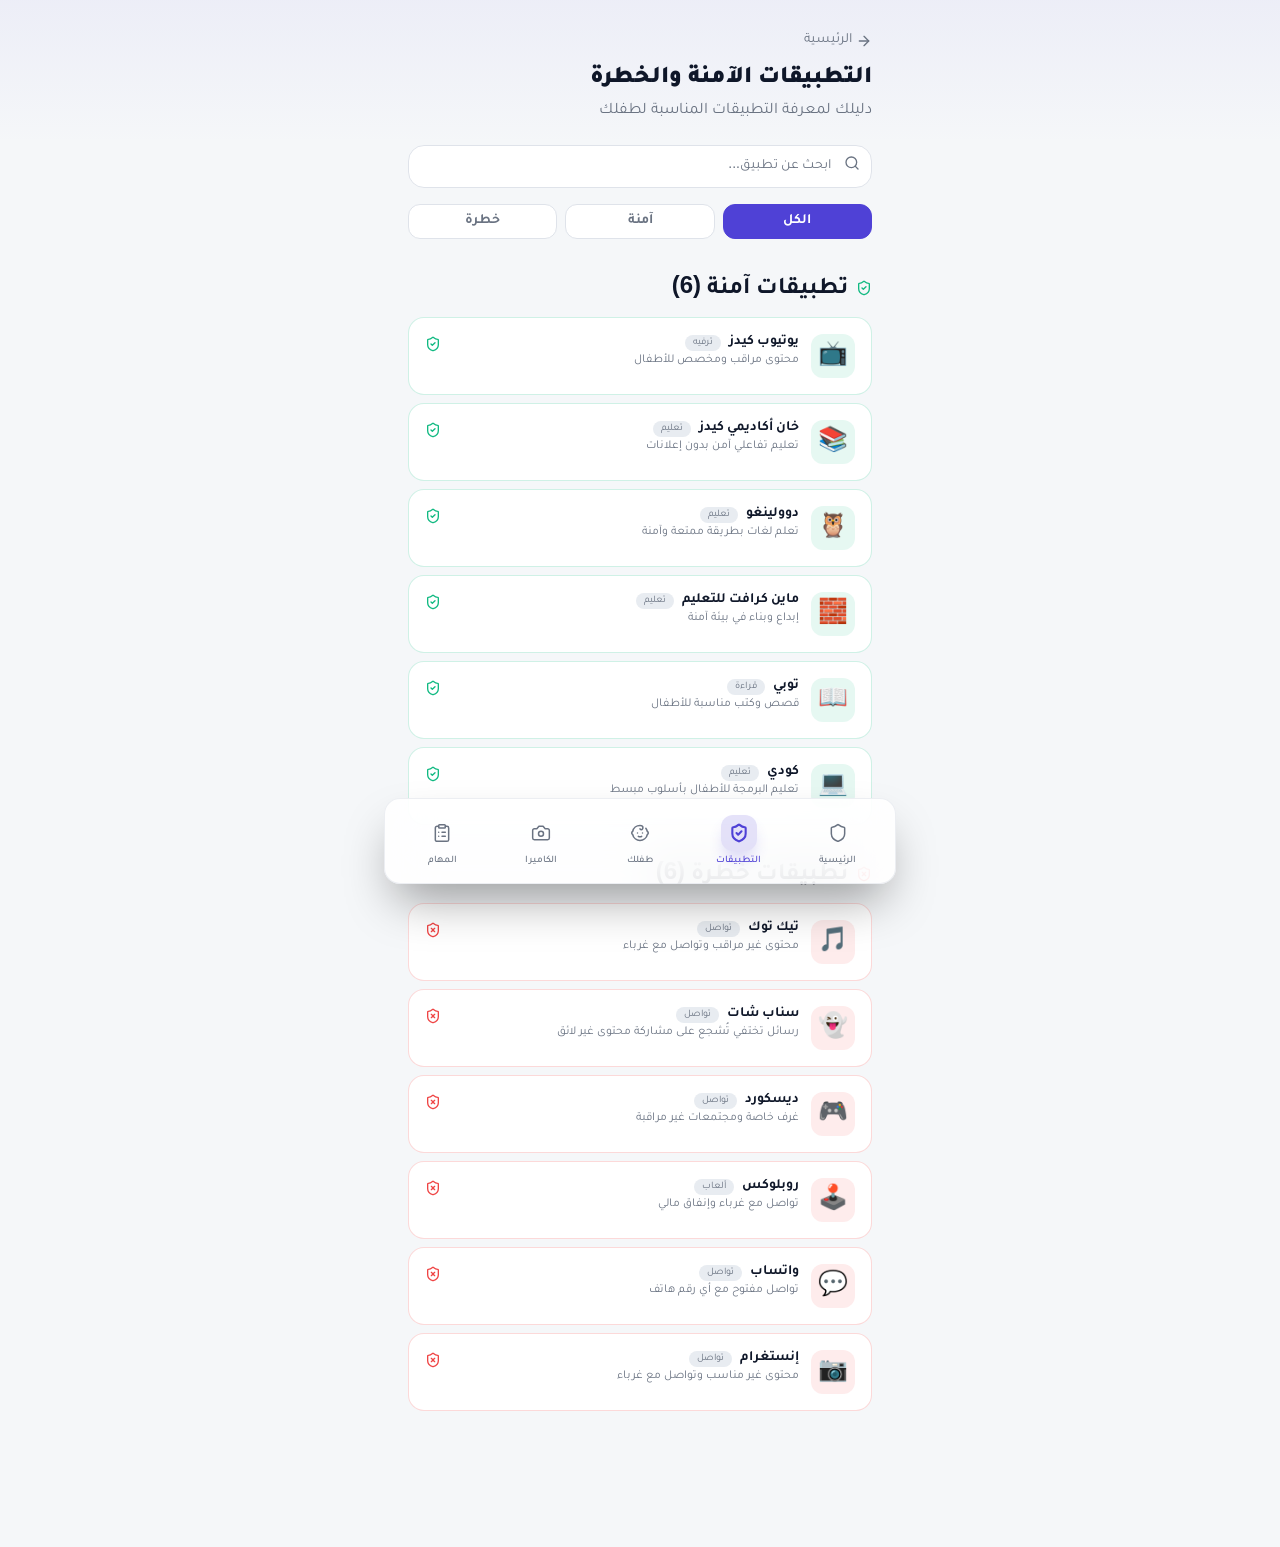
==== commit 120b9272: "تحديث الموقع حسب الملاحظات: صفحة سجل المهام + باركود بدل الفيديو + الأيقونات قبل/بعد التعديل + حذف ا" ====
--- a/app-safety.html
+++ b/app-safety.html
@@ -5,7 +5,8 @@
   <meta name="viewport" content="width=device-width, initial-scale=1.0">
   <title>التطبيقات الآمنة والخطرة | أمانك</title>
   <meta name="description" content="دليلك لمعرفة التطبيقات المناسبة لطفلك">
-  <link rel="icon" type="image/svg+xml" href="data:image/svg+xml,%3Csvg xmlns='http://www.w3.org/2000/svg' viewBox='0 0 24 24' fill='none' stroke='%234F41D6' stroke-width='2' stroke-linecap='round' stroke-linejoin='round'%3E%3Cpath d='M20 13c0 5-3.5 7.5-7.66 8.95a1 1 0 0 1-.67-.01C7.5 20.5 4 18 4 13V6a1 1 0 0 1 1-1c2 0 4.5-1.2 6.24-2.72a1.17 1.17 0 0 1 1.52 0C14.51 3.81 17 5 19 5a1 1 0 0 1 1 1z'/%3E%3C/svg%3E">
+<!-- 🎨 أيقونة التبويب: حرف (أ) — يمكن استبدالها لاحقاً بأيقونة الشعار النهائي -->
+  <link rel="icon" type="image/svg+xml" href="data:image/svg+xml,%3Csvg xmlns='http://www.w3.org/2000/svg' viewBox='0 0 64 64'%3E%3Crect width='64' height='64' rx='16' fill='%234F41D6'/%3E%3Ctext x='32' y='45' font-size='36' font-weight='bold' text-anchor='middle' fill='white' font-family='Tajawal, Arial, sans-serif'%3Eأ%3C/text%3E%3C/svg%3E">
   <link rel="stylesheet" href="css/style.css">
 </head>
 <body>
@@ -272,6 +273,12 @@
             </span>
             <span class="nav-label">الكاميرا</span>
           </a>
+          <a class="nav-item" href="tasks.html">
+            <span class="nav-icon">
+              <svg xmlns="http://www.w3.org/2000/svg" width="20" height="20" viewBox="0 0 24 24" fill="none" stroke="currentColor" stroke-width="1.8" stroke-linecap="round" stroke-linejoin="round"><rect width="8" height="4" x="8" y="2" rx="1" ry="1"/><path d="M16 4h2a2 2 0 0 1 2 2v14a2 2 0 0 1-2 2H6a2 2 0 0 1-2-2V6a2 2 0 0 1 2-2h2"/><path d="M12 11h4"/><path d="M12 16h4"/><path d="M8 11h.01"/><path d="M8 16h.01"/></svg>
+            </span>
+            <span class="nav-label">المهام</span>
+          </a>
         </div>
       </div>
     </div>
--- a/css/style.css
+++ b/css/style.css
@@ -1381,3 +1381,147 @@
   .gallery-grid { grid-template-columns: 1fr; }
   .lightbox-nav { width: 2.5rem; height: 2.5rem; }
 }
+
+/* =========================================================
+   إضافات النسخة المعدّلة — سجل المهام + قبل/بعد التعديل + الباركود
+   ========================================================= */
+
+/* ---------- بطاقة المهمة في صفحة سجل المهام ---------- */
+.task-card {
+  background: var(--card);
+  border: 1px solid var(--border);
+  border-radius: 1rem;
+  padding: 1rem;
+  box-shadow: 0 1px 3px rgba(15, 23, 41, 0.06);
+}
+.task-head {
+  display: flex;
+  flex-direction: column;
+  gap: 0.4rem;
+  margin-bottom: 0.9rem;
+}
+.task-badge {
+  align-self: flex-start;
+  background: var(--emerald-bg);
+  color: #059669;
+  border: 1px solid rgba(16, 185, 129, 0.2);
+  font-size: 0.7rem;
+  font-weight: 800;
+  padding: 0.25rem 0.6rem;
+  border-radius: 999px;
+}
+.task-badge.done { background: var(--primary); color: #fff; border-color: var(--primary); }
+.task-title {
+  font-size: 1.1rem;
+  font-weight: 800;
+  color: var(--foreground);
+}
+.task-media {
+  position: relative;
+  margin: 0;
+  border: 1px solid var(--border);
+  border-radius: 0.75rem;
+  overflow: hidden;
+  background: var(--secondary);
+}
+.task-media img {
+  width: 100%;
+  display: block;
+  aspect-ratio: 16 / 10;
+  object-fit: cover;
+}
+.task-media .compare-badge {
+  position: absolute;
+  top: 0.6rem;
+  inset-inline-start: 0.6rem;
+}
+
+/* ملاحظة البرنامج المستخدم في تنفيذ الشعار */
+.software-note {
+  display: flex;
+  align-items: center;
+  gap: 0.5rem;
+  margin-top: 0.9rem;
+  padding: 0.65rem 0.85rem;
+  background: rgba(79, 65, 214, 0.06);
+  border: 1px dashed rgba(79, 65, 214, 0.35);
+  border-radius: 0.65rem;
+  color: var(--primary);
+  font-size: 0.85rem;
+  font-weight: 700;
+}
+.software-note svg { flex-shrink: 0; }
+.palette-note {
+  margin-top: 0.5rem;
+  font-size: 0.78rem;
+  color: var(--muted-foreground);
+}
+
+/* ---------- مقارنة الأيقونات قبل/بعد التعديل ---------- */
+.compare-wrap {
+  display: flex;
+  flex-direction: column;
+  gap: 1rem;
+  margin-top: 1rem;
+}
+.compare-pair {
+  display: grid;
+  grid-template-columns: 1fr 1fr;
+  gap: 0.75rem;
+}
+.compare-item {
+  position: relative;
+  margin: 0;
+  border: 1px solid var(--border);
+  border-radius: 0.75rem;
+  overflow: hidden;
+  background: var(--secondary);
+}
+.compare-item img {
+  width: 100%;
+  aspect-ratio: 16 / 10;
+  object-fit: cover;
+  display: block;
+}
+.compare-item figcaption {
+  font-size: 0.72rem;
+  font-weight: 700;
+  color: var(--muted-foreground);
+  padding: 0.45rem 0.6rem;
+  text-align: center;
+  background: #fff;
+  border-top: 1px solid var(--border);
+}
+.compare-badge {
+  position: absolute;
+  top: 0.5rem;
+  inset-inline-start: 0.5rem;
+  z-index: 2;
+  font-size: 0.65rem;
+  font-weight: 800;
+  padding: 0.2rem 0.55rem;
+  border-radius: 999px;
+  box-shadow: 0 1px 4px rgba(15, 23, 41, 0.18);
+}
+.compare-badge.after { background: var(--emerald); color: #fff; }
+.compare-badge.before { background: #64748B; color: #fff; }
+
+/* ---------- باركود الفيديو (بدون مشغل) ---------- */
+.qr-center {
+  display: flex;
+  justify-content: center;
+  margin-top: 1rem;
+}
+.qr-box.qr-big {
+  width: 12rem;
+  padding: 0.75rem;
+}
+.qr-box.qr-big .qr-label {
+  font-size: 0.7rem;
+  line-height: 1.5;
+}
+
+@media (max-width: 480px) {
+  .compare-pair { grid-template-columns: 1fr; }
+  .qr-box.qr-big { width: 10rem; }
+}
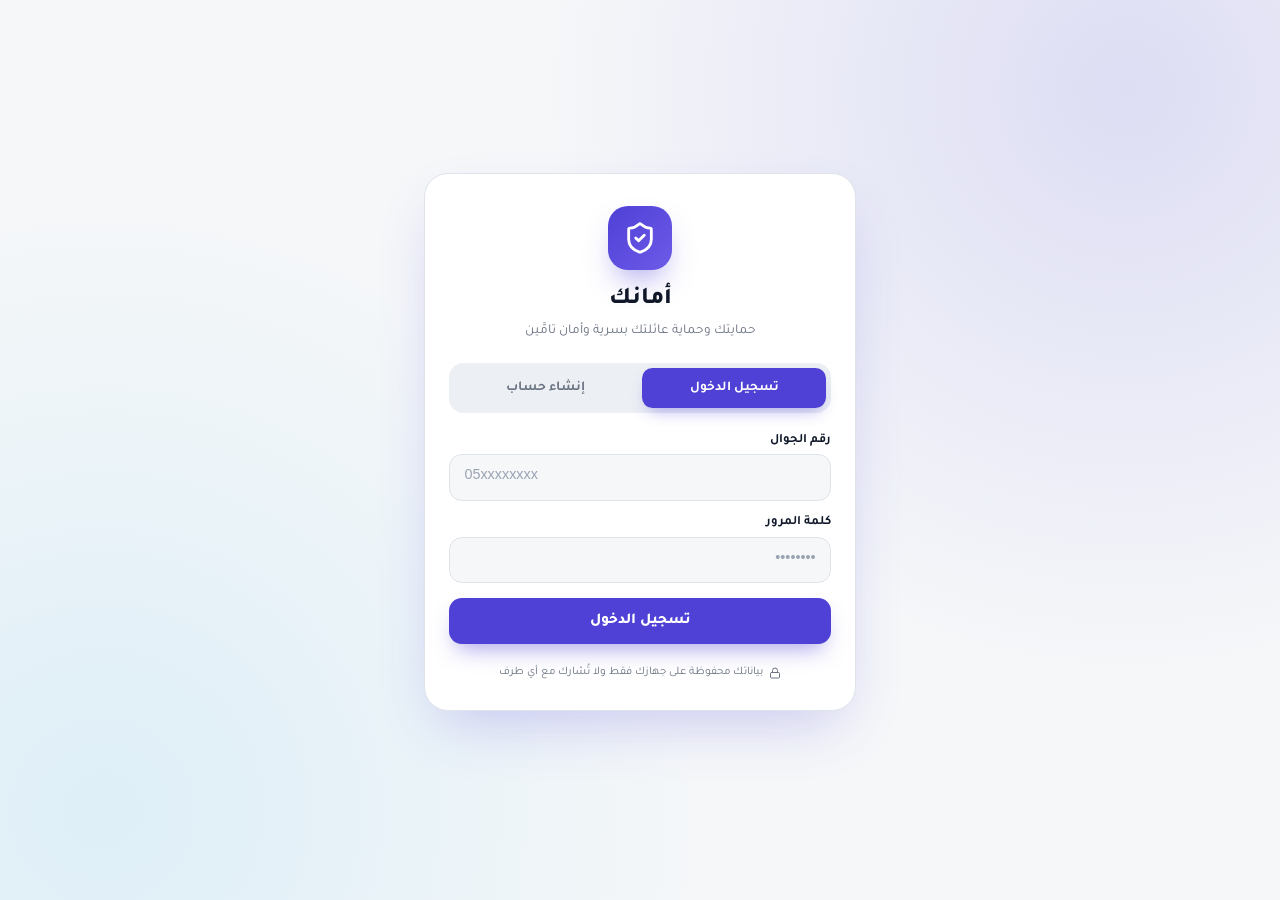
==== commit 76da9942: "إضافة تسجيل الدخول وإنشاء الحساب + ربط الأجهزة بعد الدخول + تواصل معنا داخل الموقع + إزالة المهام + " ====
--- a/app-safety.html
+++ b/app-safety.html
@@ -8,6 +8,15 @@
 <!-- 🎨 أيقونة التبويب: حرف (أ) — يمكن استبدالها لاحقاً بأيقونة الشعار النهائي -->
   <link rel="icon" type="image/svg+xml" href="data:image/svg+xml,%3Csvg xmlns='http://www.w3.org/2000/svg' viewBox='0 0 64 64'%3E%3Crect width='64' height='64' rx='16' fill='%234F41D6'/%3E%3Ctext x='32' y='45' font-size='36' font-weight='bold' text-anchor='middle' fill='white' font-family='Tajawal, Arial, sans-serif'%3Eأ%3C/text%3E%3C/svg%3E">
   <link rel="stylesheet" href="css/style.css">
+  <script>
+    /* حماية الصفحات: تتطلب تسجيل الدخول وربط الأجهزة */
+    (function () {
+      try {
+        if (!localStorage.getItem('amanak_session')) { location.replace('login.html'); return; }
+        if (!localStorage.getItem('amanak_linked')) { location.replace('link-device.html'); }
+      } catch (e) { }
+    })();
+  </script>
 </head>
 <body>
 
@@ -273,11 +282,11 @@
             </span>
             <span class="nav-label">الكاميرا</span>
           </a>
-          <a class="nav-item" href="tasks.html">
-            <span class="nav-icon">
-              <svg xmlns="http://www.w3.org/2000/svg" width="20" height="20" viewBox="0 0 24 24" fill="none" stroke="currentColor" stroke-width="1.8" stroke-linecap="round" stroke-linejoin="round"><rect width="8" height="4" x="8" y="2" rx="1" ry="1"/><path d="M16 4h2a2 2 0 0 1 2 2v14a2 2 0 0 1-2 2H6a2 2 0 0 1-2-2V6a2 2 0 0 1 2-2h2"/><path d="M12 11h4"/><path d="M12 16h4"/><path d="M8 11h.01"/><path d="M8 16h.01"/></svg>
-            </span>
-            <span class="nav-label">المهام</span>
+          <a class="nav-item" href="contact.html">
+            <span class="nav-icon">
+              <svg xmlns="http://www.w3.org/2000/svg" width="20" height="20" viewBox="0 0 24 24" fill="none" stroke="currentColor" stroke-width="1.8" stroke-linecap="round" stroke-linejoin="round"><path d="M7.9 20A9 9 0 1 0 4 16.1L2 22Z"/><path d="M8 12h.01"/><path d="M12 12h.01"/><path d="M16 12h.01"/></svg>
+            </span>
+            <span class="nav-label">تواصل</span>
           </a>
         </div>
       </div>
--- a/css/style.css
+++ b/css/style.css
@@ -1525,3 +1525,650 @@
   .compare-pair { grid-template-columns: 1fr; }
   .qr-box.qr-big { width: 10rem; }
 }
+
+/* =========================================================
+   إضافات — الفيديو المدمج بالرئيسية + أقسام التقييم في سجل المهام
+   ========================================================= */
+
+/* ---------- مشغل الفيديو المدمج ---------- */
+.video-stage {
+  background: #0f0d2e;
+  border-radius: 0.75rem;
+  overflow: hidden;
+  box-shadow: 0 12px 32px rgba(79, 65, 214, 0.18);
+}
+.video-stage video {
+  display: block;
+  width: 100%;
+  aspect-ratio: 16 / 9;
+  background: #0f0d2e;
+}
+.video-home-note {
+  margin-top: 0.75rem;
+  text-align: center;
+  font-size: 0.78rem;
+  color: var(--muted-foreground);
+  line-height: 1.7;
+}
+
+/* ---------- جدول مشاهد السيناريو ---------- */
+.scene-table-wrap {
+  border: 1px solid var(--border);
+  border-radius: 0.75rem;
+  overflow-x: auto;
+  background: #fff;
+}
+.scene-table {
+  width: 100%;
+  border-collapse: collapse;
+  font-size: 0.8rem;
+  min-width: 480px;
+}
+.scene-table th {
+  background: rgba(79, 65, 214, 0.08);
+  color: var(--primary);
+  font-weight: 800;
+  padding: 0.6rem 0.75rem;
+  text-align: right;
+  border-bottom: 2px solid rgba(79, 65, 214, 0.25);
+  white-space: nowrap;
+}
+.scene-table td {
+  padding: 0.55rem 0.75rem;
+  border-bottom: 1px solid var(--border);
+  vertical-align: top;
+  color: var(--foreground);
+  line-height: 1.7;
+}
+.scene-table tr:last-child td { border-bottom: none; }
+.scene-table td.scene-no {
+  font-weight: 800;
+  color: var(--primary);
+  white-space: nowrap;
+  text-align: center;
+}
+.scene-table td.scene-time {
+  font-weight: 700;
+  color: #64748B;
+  white-space: nowrap;
+  text-align: center;
+  direction: ltr;
+}
+.scene-table tr.scene-close td { background: rgba(16, 185, 129, 0.05); }
+
+/* ---------- خطوات المعالجة (برامج الفيديو/الصوت/الصور) ---------- */
+.prog-subtitle {
+  margin-top: 1rem;
+  margin-bottom: 0.55rem;
+  font-size: 0.88rem;
+  font-weight: 800;
+  color: var(--foreground);
+  display: flex;
+  align-items: center;
+  gap: 0.45rem;
+}
+.prog-subtitle::before {
+  content: "";
+  width: 0.28rem;
+  height: 1rem;
+  border-radius: 999px;
+  background: var(--primary);
+  display: inline-block;
+}
+.prog-steps {
+  display: flex;
+  flex-direction: column;
+  gap: 0.5rem;
+  margin-top: 0.9rem;
+}
+.prog-step {
+  display: flex;
+  align-items: flex-start;
+  gap: 0.65rem;
+  background: rgba(79, 65, 214, 0.04);
+  border: 1px solid var(--border);
+  border-radius: 0.65rem;
+  padding: 0.6rem 0.75rem;
+}
+.prog-step-no {
+  flex-shrink: 0;
+  width: 1.5rem; height: 1.5rem;
+  border-radius: 999px;
+  background: var(--primary);
+  color: #fff;
+  font-size: 0.72rem;
+  font-weight: 800;
+  display: flex;
+  align-items: center;
+  justify-content: center;
+  margin-top: 0.1rem;
+}
+.prog-step-text {
+  font-size: 0.82rem;
+  line-height: 1.7;
+  color: var(--foreground);
+}
+.prog-step-text b { color: var(--primary); }
+
+/* ---------- الشكل النهائي: شبكة لقطات الصفحات ---------- */
+.final-shots {
+  display: grid;
+  grid-template-columns: 1fr 1fr;
+  gap: 0.75rem;
+  margin-top: 0.9rem;
+}
+.final-shots figure {
+  position: relative;
+  margin: 0;
+  border: 1px solid var(--border);
+  border-radius: 0.75rem;
+  overflow: hidden;
+  background: var(--secondary);
+}
+.final-shots img {
+  width: 100%;
+  aspect-ratio: 16 / 10;
+  object-fit: cover;
+  display: block;
+}
+.final-shots figcaption {
+  font-size: 0.72rem;
+  font-weight: 700;
+  color: var(--muted-foreground);
+  padding: 0.45rem 0.6rem;
+  text-align: center;
+  background: #fff;
+  border-top: 1px solid var(--border);
+}
+.final-shots figcaption b { color: var(--primary); }
+
+@media (max-width: 560px) {
+  .final-shots { grid-template-columns: 1fr; }
+}
+
+/* =========================================================
+   تحديثات جديدة — تسجيل الدخول + ربط الأجهزة + تواصل معنا
+   + تحسين التوافق مع شاشات الهاتف والكمبيوتر
+   ========================================================= */
+
+/* ---------- صفحة تسجيل الدخول / إنشاء الحساب ---------- */
+.auth-body {
+  min-height: 100vh;
+  display: flex;
+  align-items: center;
+  justify-content: center;
+  padding: 1.5rem 1rem 2.5rem;
+  position: relative;
+  overflow-x: hidden;
+  background:
+    radial-gradient(circle at 88% 10%, rgba(79, 65, 214, 0.14), transparent 42%),
+    radial-gradient(circle at 8% 90%, rgba(14, 165, 233, 0.10), transparent 42%),
+    var(--background);
+}
+.auth-card {
+  width: 100%;
+  max-width: 26rem;
+  background: var(--card);
+  border: 1px solid var(--border);
+  border-radius: 1.5rem;
+  box-shadow: 0 25px 60px -18px rgba(79, 65, 214, 0.28);
+  padding: 2rem 1.5rem 1.75rem;
+  position: relative;
+  z-index: 1;
+}
+.auth-logo {
+  width: 4rem; height: 4rem;
+  margin: 0 auto 1rem;
+  border-radius: 1.25rem;
+  background: linear-gradient(135deg, var(--primary), #6D5AE8);
+  display: flex;
+  align-items: center;
+  justify-content: center;
+  color: #fff;
+  box-shadow: 0 16px 30px -10px rgba(79, 65, 214, 0.5);
+}
+.auth-title {
+  text-align: center;
+  font-size: 1.5rem;
+  font-weight: 800;
+  color: var(--foreground);
+}
+.auth-sub {
+  text-align: center;
+  font-size: 0.85rem;
+  color: var(--muted-foreground);
+  margin-top: 0.35rem;
+  margin-bottom: 1.25rem;
+  line-height: 1.7;
+}
+.auth-tabs {
+  display: flex;
+  background: var(--muted);
+  border-radius: 0.9rem;
+  padding: 0.3rem;
+  gap: 0.3rem;
+  margin-bottom: 1.25rem;
+}
+.auth-tab {
+  flex: 1;
+  height: 2.5rem;
+  border-radius: 0.65rem;
+  font-size: 0.85rem;
+  font-weight: 700;
+  color: var(--muted-foreground);
+  transition: all 0.25s;
+}
+.auth-tab.active {
+  background: var(--primary);
+  color: #fff;
+  box-shadow: 0 8px 16px -6px rgba(79, 65, 214, 0.45);
+}
+.auth-form { display: none; flex-direction: column; gap: 0.9rem; }
+.auth-form.active { display: flex; }
+.auth-field label {
+  display: block;
+  font-size: 0.8rem;
+  font-weight: 700;
+  color: var(--foreground);
+  margin-bottom: 0.35rem;
+}
+.auth-input {
+  width: 100%;
+  height: 2.9rem;
+  border: 1px solid var(--border);
+  border-radius: 0.8rem;
+  padding: 0 0.9rem;
+  font-size: 0.9rem;
+  background: var(--background);
+  outline: none;
+  transition: box-shadow 0.2s, border-color 0.2s;
+}
+.auth-input:focus {
+  border-color: var(--primary);
+  box-shadow: 0 0 0 4px rgba(79, 65, 214, 0.15);
+  background: #fff;
+}
+.auth-input::placeholder { color: #9AA3B2; }
+.auth-hint {
+  font-size: 0.7rem;
+  color: var(--muted-foreground);
+  margin-top: 0.3rem;
+  line-height: 1.6;
+}
+.auth-btn {
+  height: 2.9rem;
+  border-radius: 0.8rem;
+  background: var(--primary);
+  color: #fff;
+  font-size: 0.95rem;
+  font-weight: 800;
+  transition: background 0.2s, transform 0.15s;
+  box-shadow: 0 12px 22px -8px rgba(79, 65, 214, 0.5);
+}
+.auth-btn:hover { background: #4438BD; }
+.auth-btn:active { transform: scale(0.985); }
+.auth-btn:disabled { opacity: 0.55; cursor: not-allowed; box-shadow: none; }
+#linkForm .auth-btn { width: 100%; display: block; }
+.auth-msg {
+  display: none;
+  font-size: 0.8rem;
+  font-weight: 700;
+  border-radius: 0.65rem;
+  padding: 0.6rem 0.8rem;
+  line-height: 1.6;
+}
+.auth-msg.error { display: block; background: var(--red-bg); color: #DC2626; border: 1px solid rgba(239, 68, 68, 0.2); }
+.auth-msg.success { display: block; background: var(--emerald-bg); color: #059669; border: 1px solid rgba(16, 185, 129, 0.2); }
+.auth-footer {
+  margin-top: 1.25rem;
+  text-align: center;
+  font-size: 0.72rem;
+  color: var(--muted-foreground);
+  display: flex;
+  align-items: center;
+  justify-content: center;
+  gap: 0.35rem;
+  line-height: 1.6;
+}
+
+/* ---------- صفحة ربط الأجهزة ---------- */
+.auth-card.wide { max-width: 30rem; }
+.step-badge {
+  display: table;
+  margin: 0 auto 1rem;
+  background: rgba(79, 65, 214, 0.1);
+  color: var(--primary);
+  border: 1px solid rgba(79, 65, 214, 0.25);
+  font-size: 0.72rem;
+  font-weight: 800;
+  padding: 0.3rem 0.9rem;
+  border-radius: 999px;
+}
+.devices-row {
+  display: flex;
+  align-items: stretch;
+  justify-content: center;
+  gap: 0.6rem;
+  margin: 1.25rem 0;
+}
+.device-box {
+  flex: 1;
+  min-width: 0;
+  background: var(--background);
+  border: 1px solid var(--border);
+  border-radius: 1rem;
+  padding: 1rem 0.75rem;
+  text-align: center;
+  transition: border-color 0.25s, box-shadow 0.25s;
+}
+.device-box.filled { border-color: rgba(16, 185, 129, 0.5); box-shadow: 0 8px 18px -10px rgba(16, 185, 129, 0.4); }
+.device-icon {
+  width: 3rem; height: 3rem;
+  margin: 0 auto 0.6rem;
+  border-radius: 1rem;
+  display: flex;
+  align-items: center;
+  justify-content: center;
+}
+.device-box.parent .device-icon { background: rgba(79, 65, 214, 0.1); color: var(--primary); }
+.device-box.child .device-icon { background: rgba(14, 165, 233, 0.1); color: var(--accent); }
+.device-name { font-size: 0.85rem; font-weight: 800; margin-bottom: 0.15rem; }
+.device-sub { font-size: 0.68rem; color: var(--muted-foreground); margin-bottom: 0.75rem; }
+.device-input {
+  width: 100%;
+  height: 2.5rem;
+  border: 1px solid var(--border);
+  border-radius: 0.65rem;
+  padding: 0 0.6rem;
+  font-size: 0.85rem;
+  background: #fff;
+  outline: none;
+  direction: ltr;
+  text-align: center;
+  letter-spacing: 0.5px;
+  transition: box-shadow 0.2s, border-color 0.2s;
+}
+.device-input:focus { border-color: var(--primary); box-shadow: 0 0 0 3px rgba(79, 65, 214, 0.15); }
+.device-linker {
+  align-self: center;
+  flex-shrink: 0;
+  width: 2.4rem; height: 2.4rem;
+  border-radius: 999px;
+  background: rgba(79, 65, 214, 0.1);
+  border: 1px dashed rgba(79, 65, 214, 0.4);
+  color: var(--primary);
+  display: flex;
+  align-items: center;
+  justify-content: center;
+}
+.devices-ok {
+  display: none;
+  align-items: center;
+  justify-content: center;
+  gap: 0.5rem;
+  background: var(--emerald-bg);
+  border: 1px solid rgba(16, 185, 129, 0.25);
+  color: #059669;
+  font-size: 0.85rem;
+  font-weight: 700;
+  border-radius: 0.8rem;
+  padding: 0.75rem;
+  margin-bottom: 0.9rem;
+  line-height: 1.6;
+}
+.devices-ok.show { display: flex; }
+.auth-note {
+  text-align: center;
+  font-size: 0.72rem;
+  color: var(--muted-foreground);
+  line-height: 1.7;
+  margin-top: 0.9rem;
+}
+.linked-nums {
+  display: none;
+  background: var(--emerald-bg);
+  border: 1px solid rgba(16, 185, 129, 0.25);
+  color: #047857;
+  font-size: 0.78rem;
+  font-weight: 700;
+  border-radius: 0.65rem;
+  padding: 0.6rem 0.75rem;
+  margin-bottom: 0.75rem;
+  line-height: 1.8;
+  direction: ltr;
+  text-align: right;
+}
+.linked-nums.show { display: block; }
+
+/* ---------- بطاقة الترحيب + زر الخروج ---------- */
+.user-chip {
+  display: inline-flex;
+  align-items: center;
+  gap: 0.5rem;
+  background: var(--card);
+  border: 1px solid var(--border);
+  border-radius: 999px;
+  padding: 0.3rem 0.45rem 0.3rem 0.75rem;
+  margin-bottom: 1.1rem;
+  box-shadow: 0 6px 16px -8px rgba(15, 23, 41, 0.15);
+}
+.user-chip[hidden] { display: none; }
+.user-avatar {
+  width: 1.75rem; height: 1.75rem;
+  border-radius: 999px;
+  background: linear-gradient(135deg, var(--primary), #6D5AE8);
+  color: #fff;
+  font-size: 0.75rem;
+  font-weight: 800;
+  display: flex;
+  align-items: center;
+  justify-content: center;
+}
+.user-welcome { font-size: 0.78rem; font-weight: 700; color: var(--foreground); }
+.btn-logout {
+  display: inline-flex;
+  align-items: center;
+  gap: 0.3rem;
+  background: var(--red-bg);
+  color: #DC2626;
+  border: 1px solid rgba(239, 68, 68, 0.25);
+  border-radius: 999px;
+  height: 1.75rem;
+  padding: 0 0.7rem;
+  font-size: 0.7rem;
+  font-weight: 700;
+  transition: all 0.2s;
+}
+.btn-logout:hover { background: #FEE2E2; }
+
+/* ---------- صفحة تواصل معنا ---------- */
+.page-header.emerald-grad { background: linear-gradient(to bottom, rgba(16,185,129,0.06), transparent); }
+.contact-grid {
+  display: grid;
+  grid-template-columns: 1fr;
+  gap: 0.75rem;
+}
+.contact-card {
+  display: flex;
+  align-items: center;
+  gap: 0.9rem;
+  background: var(--card);
+  border: 1px solid var(--border);
+  border-radius: 1rem;
+  padding: 1rem 1.1rem;
+  transition: transform 0.25s, box-shadow 0.25s;
+}
+.contact-card:hover { transform: translateY(-2px); box-shadow: 0 14px 26px -14px rgba(15, 23, 41, 0.25); }
+.contact-icon {
+  flex-shrink: 0;
+  width: 2.9rem; height: 2.9rem;
+  border-radius: 0.9rem;
+  display: flex;
+  align-items: center;
+  justify-content: center;
+}
+.contact-icon.emerald { background: var(--emerald-bg); color: var(--emerald); }
+.contact-icon.primary { background: rgba(79, 65, 214, 0.1); color: var(--primary); }
+.contact-icon.blue { background: rgba(14, 165, 233, 0.1); color: var(--accent); }
+.contact-icon.orange { background: var(--orange-bg); color: var(--orange); }
+.contact-info { flex: 1; min-width: 0; }
+.contact-label { font-size: 0.72rem; font-weight: 700; color: var(--muted-foreground); margin-bottom: 0.15rem; }
+.contact-value { font-size: 0.92rem; font-weight: 800; color: var(--foreground); direction: ltr; text-align: right; }
+.contact-value.ar { direction: rtl; }
+.contact-action { flex-shrink: 0; }
+.contact-action a {
+  display: inline-flex;
+  align-items: center;
+  justify-content: center;
+  width: 2.25rem; height: 2.25rem;
+  border-radius: 999px;
+  background: var(--background);
+  border: 1px solid var(--border);
+  color: var(--muted-foreground);
+  transition: all 0.2s;
+}
+.contact-action a:hover { background: var(--primary); border-color: var(--primary); color: #fff; }
+.contact-form-card {
+  background: var(--card);
+  border: 1px solid var(--border);
+  border-radius: 1rem;
+  padding: 1.25rem;
+}
+.contact-form-title { font-size: 1rem; font-weight: 800; margin-bottom: 0.2rem; }
+.contact-form-sub { font-size: 0.78rem; color: var(--muted-foreground); margin-bottom: 1rem; line-height: 1.7; }
+.toast {
+  position: fixed;
+  bottom: 6rem;
+  left: 50%;
+  transform: translateX(-50%) translateY(1rem);
+  background: #0F1729;
+  color: #fff;
+  font-size: 0.8rem;
+  font-weight: 700;
+  padding: 0.7rem 1.2rem;
+  border-radius: 999px;
+  box-shadow: 0 18px 34px -12px rgba(15, 23, 41, 0.5);
+  opacity: 0;
+  pointer-events: none;
+  transition: opacity 0.3s, transform 0.3s;
+  z-index: 90;
+  max-width: calc(100vw - 2rem);
+  text-align: center;
+}
+.toast.show { opacity: 1; transform: translateX(-50%) translateY(0); }
+
+/* ---------- مفاتيح تفعيل المميزات ---------- */
+.feat-toggle {
+  position: absolute;
+  top: 0.8rem;
+  left: 0.8rem;
+  display: inline-block;
+  width: 2.3rem; height: 1.3rem;
+  cursor: pointer;
+}
+.feat-toggle input { opacity: 0; width: 0; height: 0; position: absolute; }
+.feat-slider {
+  position: absolute;
+  inset: 0;
+  background: #CBD5E1;
+  border-radius: 999px;
+  transition: background 0.25s;
+}
+.feat-slider::before {
+  content: "";
+  position: absolute;
+  width: 0.95rem; height: 0.95rem;
+  right: 0.17rem; top: 0.17rem;
+  background: #fff;
+  border-radius: 999px;
+  box-shadow: 0 1px 3px rgba(15, 23, 41, 0.3);
+  transition: transform 0.25s;
+}
+.feat-toggle input:checked + .feat-slider { background: var(--emerald); }
+.feat-toggle input:checked + .feat-slider::before { transform: translateX(-1rem); }
+.upcoming-card.feat-off { opacity: 0.55; }
+.feat-badge {
+  position: absolute;
+  top: 0.8rem;
+  left: 0.8rem;
+  display: inline-flex;
+  align-items: center;
+  gap: 0.3rem;
+  font-size: 9px;
+  font-weight: 800;
+  background: var(--emerald-bg);
+  color: #059669;
+  border: 1px solid rgba(16, 185, 129, 0.25);
+  padding: 0.2rem 0.55rem;
+  border-radius: 999px;
+}
+.upcoming-card { transition: opacity 0.25s; }
+
+/* =========================================================
+   تحسين التوافق مع الشاشات الأكبر (الهاتف أولاً ثم الكمبيوتر)
+   ========================================================= */
+
+/* أجهزة لوحية متوسطة */
+@media (min-width: 640px) {
+  .upcoming-grid { grid-template-columns: repeat(3, 1fr); }
+  .app-list {
+    display: grid;
+    grid-template-columns: 1fr 1fr;
+    gap: 0.75rem;
+  }
+  .contact-grid { grid-template-columns: 1fr 1fr; }
+  .alert-list { display: grid; grid-template-columns: 1fr 1fr; gap: 0.75rem; align-items: start; }
+}
+
+/* شاشات الكمبيوتر */
+@media (min-width: 1024px) {
+  .container { max-width: 64rem; }
+  .hero { padding: 4.5rem 1.5rem 3rem; }
+  .hero-title { font-size: 3.25rem; }
+  .hero-subtitle { font-size: 1.15rem; }
+  .page-content { padding-bottom: 7.5rem; }
+  .feature-grid {
+    display: grid;
+    grid-template-columns: repeat(3, 1fr);
+    gap: 1rem;
+  }
+  .home-cards { gap: 1rem; }
+  .video-card, .gallery-card, .privacy-card { grid-column: 1 / -1; }
+  .video-card { max-width: 52rem; margin-inline: auto; width: 100%; }
+  .video-stage video { aspect-ratio: 16 / 9; }
+  .camera-view { max-width: 46rem; margin-inline: auto; }
+  .camera-controls { max-width: 46rem; margin-inline: auto; width: 100%; }
+  .howto-card { max-width: 46rem; margin-inline: auto; width: 100%; }
+  .page-title { font-size: 2rem; }
+  .page-subtitle { font-size: 1rem; }
+  .auth-card { max-width: 27rem; }
+  .auth-card.wide { max-width: 32rem; }
+  .devices-row { gap: 0.9rem; }
+  .bottom-nav-inner { max-width: 36rem; }
+  .nav-item .nav-label { font-size: 11px; }
+  .upcoming-grid { grid-template-columns: repeat(3, 1fr); gap: 1rem; }
+  .app-list { grid-template-columns: repeat(2, 1fr); gap: 0.9rem; }
+  .stats-grid { gap: 1rem; }
+  .contact-grid { grid-template-columns: 1fr 1fr; gap: 1rem; }
+  .alert-list { gap: 0.9rem; }
+  .scene-table { font-size: 0.85rem; }
+}
+
+/* شاشات كبيرة جداً */
+@media (min-width: 1440px) {
+  .container { max-width: 68rem; }
+}
+
+/* شاشات هواتف صغيرة جداً */
+@media (max-width: 360px) {
+  .nav-item { padding: 0.5rem 0.4rem; }
+  .nav-item .nav-label { font-size: 9px; }
+  .devices-row { flex-direction: column; }
+  .device-linker { transform: rotate(90deg); }
+  .auth-card { padding: 1.5rem 1.1rem 1.4rem; }
+}
+
+/* دعم الشاشات الآمنة (آيفون) */
+.bottom-nav-inner {
+  margin-bottom: calc(1rem + env(safe-area-inset-bottom, 0rem));
+}
